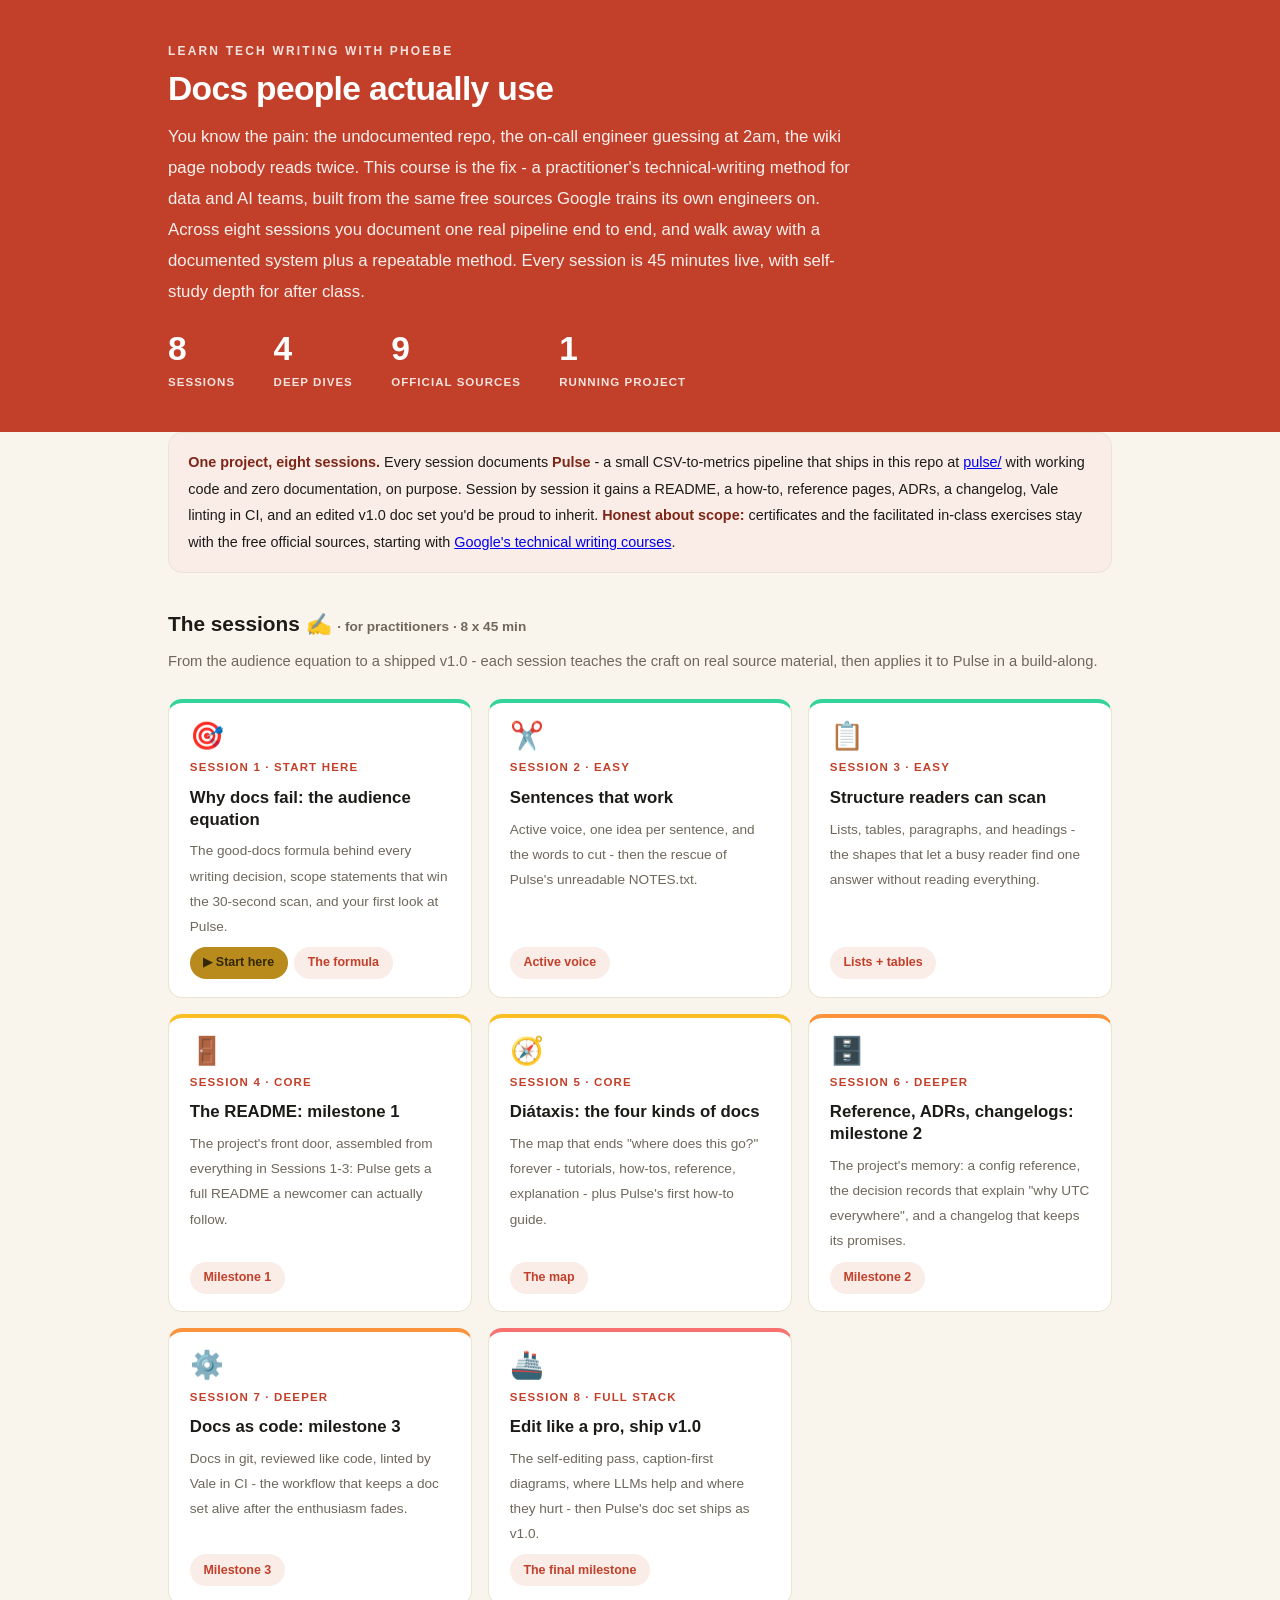
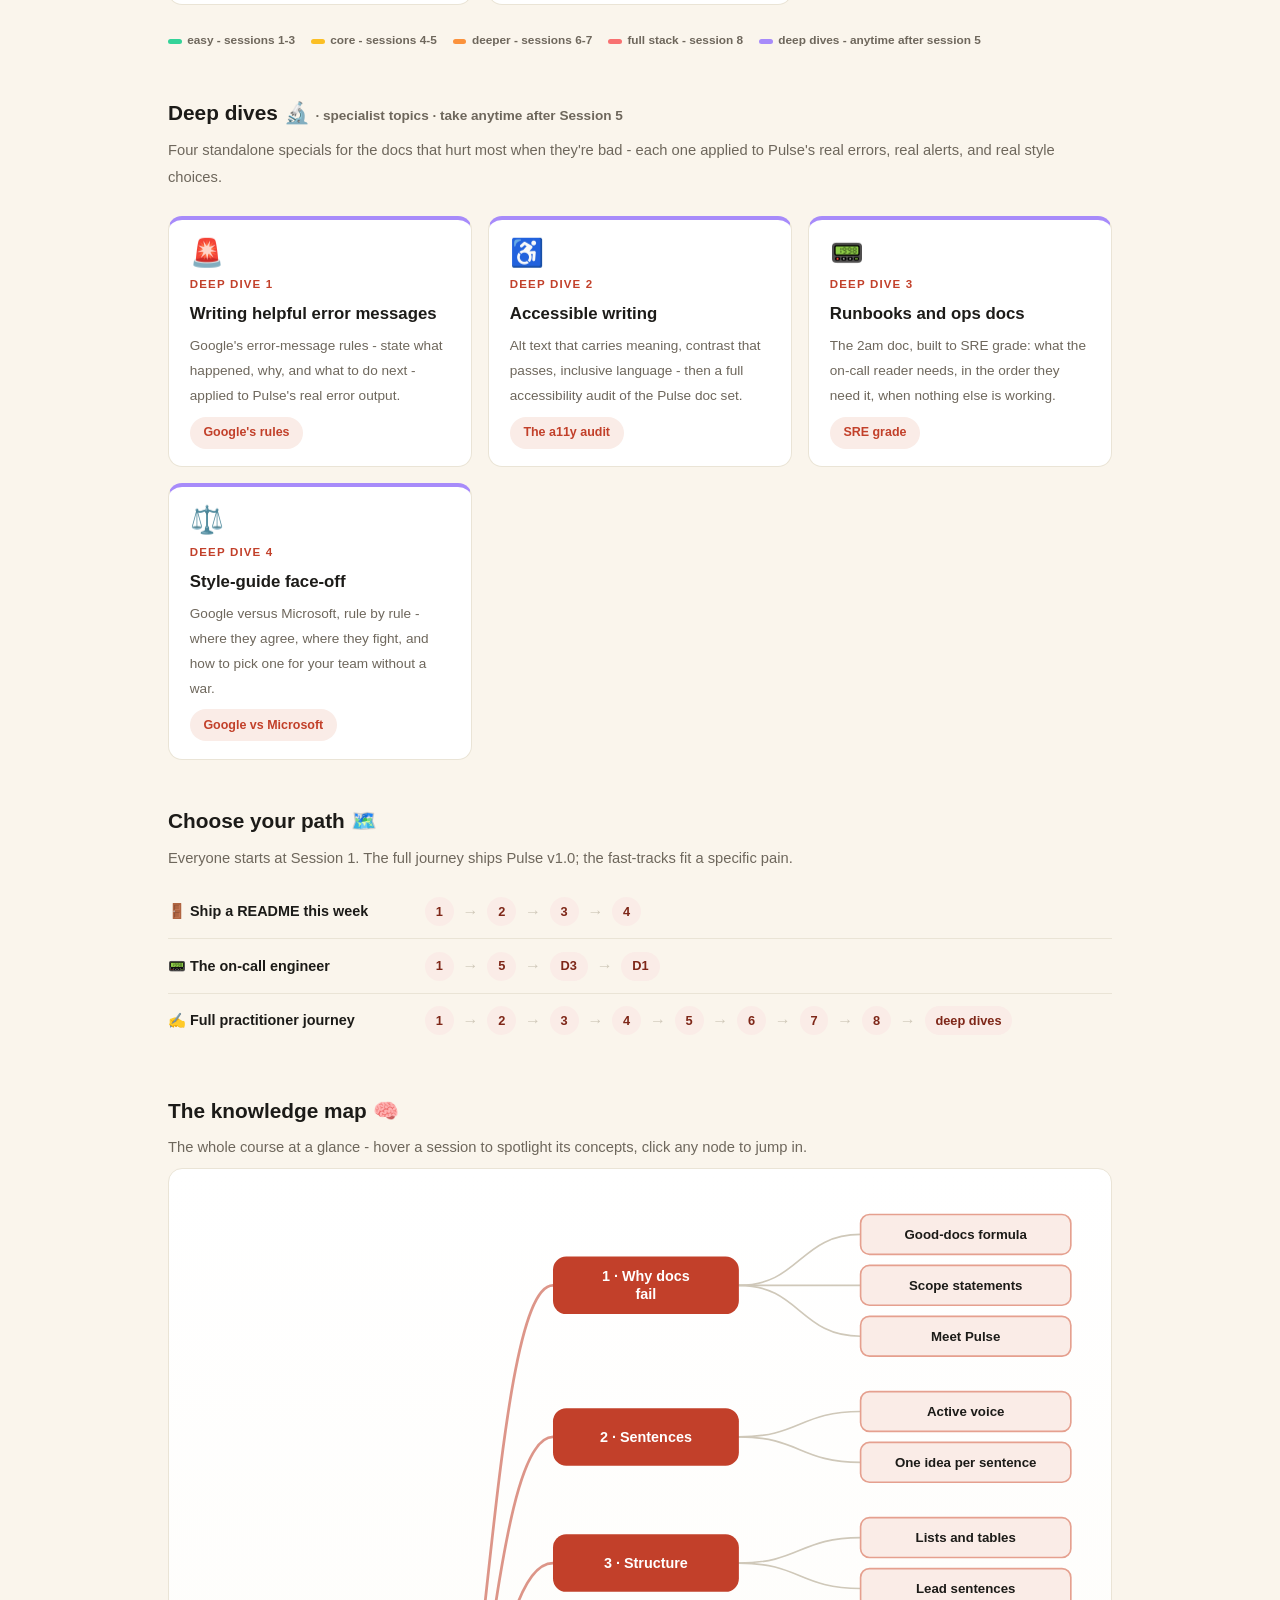
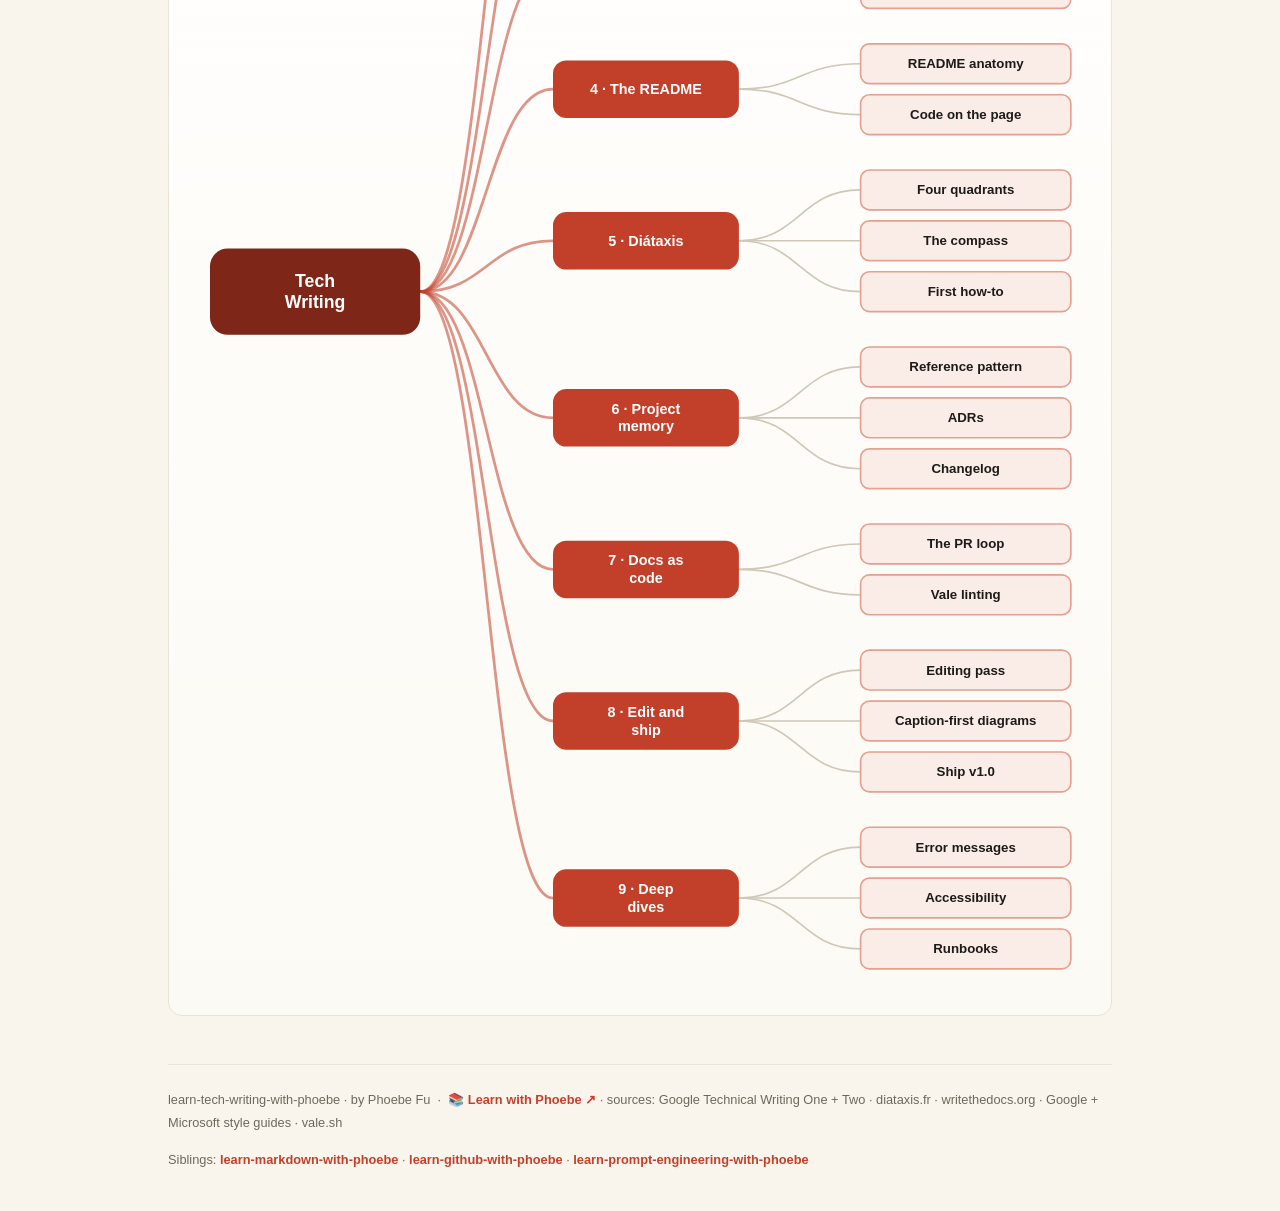
==== index.html @ 9e73abfb "Add Learn with Phoebe hub backlink to footers" ====
<!DOCTYPE html>
<html lang="en">
<head>
<meta charset="UTF-8">
<meta name="viewport" content="width=device-width, initial-scale=1.0">
<title>learn tech writing with phoebe - docs people actually use</title>
<link rel="stylesheet" href="assets/style.css?v=1">
<style>
  .stats-row { display: flex; gap: 2.4rem; margin-top: 1.5rem; flex-wrap: wrap; }
  .stat b { display: block; font-size: 2.1rem; font-weight: 800; line-height: 1.05; font-variant-numeric: tabular-nums; }
  .stat span { font-size: .72rem; opacity: .85; text-transform: uppercase; letter-spacing: .09em; font-weight: 600; }

  .course-grid { display: grid; grid-template-columns: repeat(auto-fit, minmax(17rem, 1fr)); gap: 1rem; margin-top: 1.5rem; }
  .course-card {
    border: 1px solid var(--hairline);
    border-top: 4px solid var(--diff, #C2402A);
    border-radius: var(--radius);
    padding: 1.2rem 1.3rem 1.1rem;
    display: flex;
    flex-direction: column;
    gap: .5rem;
    text-decoration: none;
    color: var(--ink);
    background: #fff;
    transition: box-shadow .15s ease, border-color .15s ease, transform .15s ease;
    position: relative;
  }
  .course-card:hover { border-color: #D4664E; border-top-color: var(--diff, #C2402A); box-shadow: 0 8px 28px rgba(194,64,42,.14); transform: translateY(-3px); }
  .course-card .cicon { font-size: 1.7rem; line-height: 1; }
  .course-card .cnum { font-size: .72rem; font-weight: 700; color: #C2402A; text-transform: uppercase; letter-spacing: .1em; }
  .course-card h3 { font-size: 1.05rem; font-weight: 800; line-height: 1.3; }
  .course-card p { font-size: .85rem; color: var(--muted); flex: 1; }
  .course-card .meta { display: flex; gap: .4rem; flex-wrap: wrap; }

  .diff-legend { display: flex; gap: 1rem; margin-top: 1.6rem; font-size: .74rem; color: var(--muted); font-weight: 600; flex-wrap: wrap; }
  .diff-legend i { display: inline-block; width: .85rem; height: .35rem; border-radius: 999px; margin-right: .35rem; vertical-align: middle; }

  .paths { margin-top: 2.6rem; }
  .paths h2 { font-size: 1.3rem; font-weight: 800; margin-bottom: .3rem; }
  .paths .plede { color: var(--muted); font-size: .92rem; margin-bottom: .8rem; }
  .path { display: flex; gap: .55rem; align-items: center; padding: .75rem 0; border-bottom: .5px solid var(--hairline); flex-wrap: wrap; }
  .path:last-child { border-bottom: none; }
  .path b { min-width: 15.5rem; font-size: .9rem; }
  .path .pstep { background: #FAECE7; color: #7E2718; border-radius: 999px; padding: .16rem .68rem; font-weight: 700; font-size: .8rem; text-decoration: none; transition: all .12s ease; }
  .path .pstep:hover { background: #C2402A; color: #fff; }
  .path .parr { color: var(--faint); font-weight: 700; }

  .mm-section { margin-top: 1.6rem; }
  .mm-section h2 { font-size: 1.3rem; font-weight: 800; margin-bottom: .2rem; }
  .mm-section .mm-lede { color: var(--muted); font-size: .92rem; margin-bottom: .4rem; }
  .mm-wrap { border: 1px solid var(--hairline); border-radius: var(--radius); background: linear-gradient(180deg,#fff, #FCFAF4); padding: .6rem; overflow-x: auto; }
  .mm-svg { width: 100%; height: auto; display: block; max-width: 60rem; margin: 0 auto; min-width: 34rem; }
  .mm-link { cursor: pointer; text-decoration: none; }
  .mm-node rect { transition: opacity .15s ease, filter .15s ease; }
  .mm-node text { pointer-events: none; }
  .mm-link:hover .mm-node rect { filter: brightness(1.06); }
  .mm-edge { transition: opacity .15s ease; }

  .noteband { margin-top: 2.4rem; background: #FAECE7; border: 1px solid var(--hairline); border-radius: var(--radius); padding: 1rem 1.2rem; font-size: .9rem; color: var(--ink); }
  .noteband b { color: #7E2718; }
</style>
</head>
<body>

<header class="masthead">
  <div class="wrap">
    <div class="eyebrow">Learn Tech Writing with Phoebe</div>
    <h1>Docs people <span class="accent">actually use</span></h1>
    <p class="sub">You know the pain: the undocumented repo, the on-call engineer guessing at 2am, the wiki page nobody reads twice. This course is the fix - a practitioner's technical-writing method for data and AI teams, built from the same free sources Google trains its own engineers on. Across eight sessions you document one real pipeline end to end, and walk away with a documented system plus a repeatable method. Every session is 45 minutes live, with self-study depth for after class.</p>
    <div class="stats-row">
      <div class="stat"><b data-count="8">8</b><span>sessions</span></div>
      <div class="stat"><b data-count="4">4</b><span>deep dives</span></div>
      <div class="stat"><b data-count="9">9</b><span>official sources</span></div>
      <div class="stat"><b data-count="1">1</b><span>running project</span></div>
    </div>
  </div>
</header>

<main class="wrap">

  <section class="section">
    <div class="noteband" style="margin-top:0">
      <b>One project, eight sessions.</b> Every session documents <b>Pulse</b> - a small CSV-to-metrics pipeline that ships in this repo at <a href="https://github.com/phoebefu6/learn-tech-writing-with-phoebe/tree/main/pulse">pulse/</a> with working code and zero documentation, on purpose. Session by session it gains a README, a how-to, reference pages, ADRs, a changelog, Vale linting in CI, and an edited v1.0 doc set you'd be proud to inherit. <b>Honest about scope:</b> certificates and the facilitated in-class exercises stay with the free official sources, starting with <a href="https://developers.google.com/tech-writing">Google's technical writing courses</a>.
    </div>

    <div class="paths" style="margin-top:2rem">
      <h2>The sessions ✍️ <span style="font-size:.85rem;font-weight:600;color:var(--muted)">· for practitioners · 8 x 45 min</span></h2>
      <p class="plede">From the audience equation to a shipped v1.0 - each session teaches the craft on real source material, then applies it to Pulse in a build-along.</p>
    </div>
    <div class="course-grid">
      <a class="course-card" href="courses/01-why-docs-fail.html" style="--diff:#34D399">
        <span class="cicon">🎯</span>
        <span class="cnum">Session 1 · start here</span>
        <h3>Why docs fail: the audience equation</h3>
        <p>The good-docs formula behind every writing decision, scope statements that win the 30-second scan, and your first look at Pulse.</p>
        <span class="meta"><span class="pill amber">▶ Start here</span><span class="pill light">The formula</span></span>
      </a>
      <a class="course-card" href="courses/02-sentences-that-work.html" style="--diff:#34D399">
        <span class="cicon">✂️</span>
        <span class="cnum">Session 2 · easy</span>
        <h3>Sentences that work</h3>
        <p>Active voice, one idea per sentence, and the words to cut - then the rescue of Pulse's unreadable NOTES.txt.</p>
        <span class="meta"><span class="pill light">Active voice</span></span>
      </a>
      <a class="course-card" href="courses/03-structure-readers-scan.html" style="--diff:#34D399">
        <span class="cicon">📋</span>
        <span class="cnum">Session 3 · easy</span>
        <h3>Structure readers can scan</h3>
        <p>Lists, tables, paragraphs, and headings - the shapes that let a busy reader find one answer without reading everything.</p>
        <span class="meta"><span class="pill light">Lists + tables</span></span>
      </a>
      <a class="course-card" href="courses/04-the-readme.html" style="--diff:#FBBF24">
        <span class="cicon">🚪</span>
        <span class="cnum">Session 4 · core</span>
        <h3>The README: milestone 1</h3>
        <p>The project's front door, assembled from everything in Sessions 1-3: Pulse gets a full README a newcomer can actually follow.</p>
        <span class="meta"><span class="pill light">Milestone 1</span></span>
      </a>
      <a class="course-card" href="courses/05-diataxis.html" style="--diff:#FBBF24">
        <span class="cicon">🧭</span>
        <span class="cnum">Session 5 · core</span>
        <h3>Diátaxis: the four kinds of docs</h3>
        <p>The map that ends "where does this go?" forever - tutorials, how-tos, reference, explanation - plus Pulse's first how-to guide.</p>
        <span class="meta"><span class="pill light">The map</span></span>
      </a>
      <a class="course-card" href="courses/06-reference-adrs-changelogs.html" style="--diff:#FB923C">
        <span class="cicon">🗄️</span>
        <span class="cnum">Session 6 · deeper</span>
        <h3>Reference, ADRs, changelogs: milestone 2</h3>
        <p>The project's memory: a config reference, the decision records that explain "why UTC everywhere", and a changelog that keeps its promises.</p>
        <span class="meta"><span class="pill light">Milestone 2</span></span>
      </a>
      <a class="course-card" href="courses/07-docs-as-code.html" style="--diff:#FB923C">
        <span class="cicon">⚙️</span>
        <span class="cnum">Session 7 · deeper</span>
        <h3>Docs as code: milestone 3</h3>
        <p>Docs in git, reviewed like code, linted by Vale in CI - the workflow that keeps a doc set alive after the enthusiasm fades.</p>
        <span class="meta"><span class="pill light">Milestone 3</span></span>
      </a>
      <a class="course-card" href="courses/08-edit-and-ship.html" style="--diff:#F87171">
        <span class="cicon">🚢</span>
        <span class="cnum">Session 8 · full stack</span>
        <h3>Edit like a pro, ship v1.0</h3>
        <p>The self-editing pass, caption-first diagrams, where LLMs help and where they hurt - then Pulse's doc set ships as v1.0.</p>
        <span class="meta"><span class="pill light">The final milestone</span></span>
      </a>
    </div>
    <div class="diff-legend">
      <span><i style="background:#34D399"></i>easy - sessions 1-3</span>
      <span><i style="background:#FBBF24"></i>core - sessions 4-5</span>
      <span><i style="background:#FB923C"></i>deeper - sessions 6-7</span>
      <span><i style="background:#F87171"></i>full stack - session 8</span>
      <span><i style="background:#A78BFA"></i>deep dives - anytime after session 5</span>
    </div>

    <div class="paths">
      <h2>Deep dives 🔬 <span style="font-size:.85rem;font-weight:600;color:var(--muted)">· specialist topics · take anytime after Session 5</span></h2>
      <p class="plede">Four standalone specials for the docs that hurt most when they're bad - each one applied to Pulse's real errors, real alerts, and real style choices.</p>
    </div>
    <div class="course-grid">
      <a class="course-card" href="courses/91-error-messages.html" style="--diff:#A78BFA">
        <span class="cicon">🚨</span>
        <span class="cnum">Deep dive 1</span>
        <h3>Writing helpful error messages</h3>
        <p>Google's error-message rules - state what happened, why, and what to do next - applied to Pulse's real error output.</p>
        <span class="meta"><span class="pill light">Google's rules</span></span>
      </a>
      <a class="course-card" href="courses/92-accessible-writing.html" style="--diff:#A78BFA">
        <span class="cicon">♿</span>
        <span class="cnum">Deep dive 2</span>
        <h3>Accessible writing</h3>
        <p>Alt text that carries meaning, contrast that passes, inclusive language - then a full accessibility audit of the Pulse doc set.</p>
        <span class="meta"><span class="pill light">The a11y audit</span></span>
      </a>
      <a class="course-card" href="courses/93-runbooks.html" style="--diff:#A78BFA">
        <span class="cicon">📟</span>
        <span class="cnum">Deep dive 3</span>
        <h3>Runbooks and ops docs</h3>
        <p>The 2am doc, built to SRE grade: what the on-call reader needs, in the order they need it, when nothing else is working.</p>
        <span class="meta"><span class="pill light">SRE grade</span></span>
      </a>
      <a class="course-card" href="courses/94-style-guide-face-off.html" style="--diff:#A78BFA">
        <span class="cicon">⚖️</span>
        <span class="cnum">Deep dive 4</span>
        <h3>Style-guide face-off</h3>
        <p>Google versus Microsoft, rule by rule - where they agree, where they fight, and how to pick one for your team without a war.</p>
        <span class="meta"><span class="pill light">Google vs Microsoft</span></span>
      </a>
    </div>

    <div class="paths">
      <h2>Choose your path 🗺️</h2>
      <p class="plede">Everyone starts at Session 1. The full journey ships Pulse v1.0; the fast-tracks fit a specific pain.</p>
      <div class="path"><b>🚪 Ship a README this week</b>
        <a class="pstep" href="courses/01-why-docs-fail.html">1</a><span class="parr">→</span>
        <a class="pstep" href="courses/02-sentences-that-work.html">2</a><span class="parr">→</span>
        <a class="pstep" href="courses/03-structure-readers-scan.html">3</a><span class="parr">→</span>
        <a class="pstep" href="courses/04-the-readme.html">4</a>
      </div>
      <div class="path"><b>📟 The on-call engineer</b>
        <a class="pstep" href="courses/01-why-docs-fail.html">1</a><span class="parr">→</span>
        <a class="pstep" href="courses/05-diataxis.html">5</a><span class="parr">→</span>
        <a class="pstep" href="courses/93-runbooks.html">D3</a><span class="parr">→</span>
        <a class="pstep" href="courses/91-error-messages.html">D1</a>
      </div>
      <div class="path"><b>✍️ Full practitioner journey</b>
        <a class="pstep" href="courses/01-why-docs-fail.html">1</a><span class="parr">→</span>
        <a class="pstep" href="courses/02-sentences-that-work.html">2</a><span class="parr">→</span>
        <a class="pstep" href="courses/03-structure-readers-scan.html">3</a><span class="parr">→</span>
        <a class="pstep" href="courses/04-the-readme.html">4</a><span class="parr">→</span>
        <a class="pstep" href="courses/05-diataxis.html">5</a><span class="parr">→</span>
        <a class="pstep" href="courses/06-reference-adrs-changelogs.html">6</a><span class="parr">→</span>
        <a class="pstep" href="courses/07-docs-as-code.html">7</a><span class="parr">→</span>
        <a class="pstep" href="courses/08-edit-and-ship.html">8</a><span class="parr">→</span>
        <a class="pstep" href="courses/91-error-messages.html">deep dives</a>
      </div>
    </div>
  </section>

  <section class="section mm-section">
    <h2>The knowledge map 🧠</h2>
    <p class="mm-lede">The whole course at a glance - hover a session to spotlight its concepts, click any node to jump in.</p>
    <div class="mm-wrap"><div id="mindmap"></div></div>
  </section>

  <footer class="pagefoot">
    <span>learn-tech-writing-with-phoebe · by Phoebe Fu &nbsp;·&nbsp; 📚 <a href="https://phoebefu6.github.io/learn-with-phoebe/">Learn with Phoebe ↗</a> · sources: Google Technical Writing One + Two · diataxis.fr · writethedocs.org · Google + Microsoft style guides · vale.sh</span>
    <span>Siblings: <a href="https://phoebefu6.github.io/learn-markdown-with-phoebe/">learn-markdown-with-phoebe</a> · <a href="https://phoebefu6.github.io/learn-github-with-phoebe/">learn-github-with-phoebe</a> · <a href="https://phoebefu6.github.io/learn-prompt-engineering-with-phoebe/">learn-prompt-engineering-with-phoebe</a></span>
  </footer>
</main>

<script>
window.MINDMAP_DATA = {
  title: "Tech\nWriting",
  centerColor: "#7E2718",
  sessions: [
    { label: "Why docs\nfail", href: "courses/01-why-docs-fail.html", color: "#34D399",
      concepts: [
        { label: "Good-docs formula", href: "courses/01-why-docs-fail.html" },
        { label: "Scope statements", href: "courses/01-why-docs-fail.html" },
        { label: "Meet Pulse", href: "courses/01-why-docs-fail.html" } ] },
    { label: "Sentences", href: "courses/02-sentences-that-work.html", color: "#34D399",
      concepts: [
        { label: "Active voice", href: "courses/02-sentences-that-work.html" },
        { label: "One idea per sentence", href: "courses/02-sentences-that-work.html" } ] },
    { label: "Structure", href: "courses/03-structure-readers-scan.html", color: "#34D399",
      concepts: [
        { label: "Lists and tables", href: "courses/03-structure-readers-scan.html" },
        { label: "Lead sentences", href: "courses/03-structure-readers-scan.html" } ] },
    { label: "The README", href: "courses/04-the-readme.html", color: "#FBBF24",
      concepts: [
        { label: "README anatomy", href: "courses/04-the-readme.html" },
        { label: "Code on the page", href: "courses/04-the-readme.html" } ] },
    { label: "Diátaxis", href: "courses/05-diataxis.html", color: "#FBBF24",
      concepts: [
        { label: "Four quadrants", href: "courses/05-diataxis.html" },
        { label: "The compass", href: "courses/05-diataxis.html" },
        { label: "First how-to", href: "courses/05-diataxis.html" } ] },
    { label: "Project\nmemory", href: "courses/06-reference-adrs-changelogs.html", color: "#FB923C",
      concepts: [
        { label: "Reference pattern", href: "courses/06-reference-adrs-changelogs.html" },
        { label: "ADRs", href: "courses/06-reference-adrs-changelogs.html" },
        { label: "Changelog", href: "courses/06-reference-adrs-changelogs.html" } ] },
    { label: "Docs as\ncode", href: "courses/07-docs-as-code.html", color: "#FB923C",
      concepts: [
        { label: "The PR loop", href: "courses/07-docs-as-code.html" },
        { label: "Vale linting", href: "courses/07-docs-as-code.html" } ] },
    { label: "Edit and\nship", href: "courses/08-edit-and-ship.html", color: "#F87171",
      concepts: [
        { label: "Editing pass", href: "courses/08-edit-and-ship.html" },
        { label: "Caption-first diagrams", href: "courses/08-edit-and-ship.html" },
        { label: "Ship v1.0", href: "courses/08-edit-and-ship.html" } ] },
    { label: "Deep\ndives", href: "courses/91-error-messages.html", color: "#A78BFA",
      concepts: [
        { label: "Error messages", href: "courses/91-error-messages.html" },
        { label: "Accessibility", href: "courses/92-accessible-writing.html" },
        { label: "Runbooks", href: "courses/93-runbooks.html" } ] }
  ]
};
</script>
<script src="assets/mindmap.js?v=1"></script>
<script src="assets/app.js?v=1"></script>
</body>
</html>
---- assets/style.css ----
/* learn-tech-writing-with-phoebe - editorial bold design system
   Accent: indigo #C2402A · Ink: #1C1B18 · Flagship: amber #B98A1C */

:root {
  --indigo: #C2402A;
  --indigo-deep: #7E2718;
  --indigo-mid: #D4664E;
  --indigo-soft: #E5A08F;
  --indigo-50: #FAECE7;
  --ink: #1C1B18;
  --muted: #6E675C;
  --faint: #CFC8B9;
  --hairline: #EAE4D6;
  --amber: #B98A1C;
  --amber-ink: #33270A;
  --amber-50: #FAF3DC;
  --paper: #FAF5EC;
  --code-bg: #171613;
  --code-ink: #EDE8DA;
  --radius: 14px;
}

* { margin: 0; padding: 0; box-sizing: border-box; }

html { font-size: 16px; scroll-behavior: smooth; }
html.zoom-125 { font-size: 20px; }
html.zoom-150 { font-size: 24px; }

body {
  font-family: "Inter", -apple-system, BlinkMacSystemFont, "Segoe UI", Roboto, sans-serif;
  background: var(--paper);
  color: var(--ink);
  line-height: 1.85;
  font-feature-settings: "tnum";
}

.wrap { max-width: 62rem; margin: 0 auto; padding: 0 1.5rem; }

/* ---------- header band ---------- */
.masthead {
  background: var(--indigo);
  color: #fff;
  padding: 2.5rem 0 2.25rem;
}
.masthead .eyebrow {
  font-size: .75rem;
  letter-spacing: .18em;
  text-transform: uppercase;
  opacity: .85;
  font-weight: 600;
}
.masthead h1 {
  font-size: 2.1rem;
  line-height: 1.15;
  font-weight: 800;
  margin: .5rem 0 .75rem;
  letter-spacing: -.02em;
}
.masthead h1 .accent { color: inherit; }
.masthead .sub { font-size: 1.05rem; opacity: .92; max-width: 44rem; }

.chip-row { display: flex; flex-wrap: wrap; gap: .5rem; margin-top: 1.1rem; }
.chip {
  display: inline-flex;
  align-items: center;
  gap: .35rem;
  border-radius: 999px;
  padding: .25rem .8rem;
  font-size: .78rem;
  font-weight: 600;
  white-space: nowrap;
}
.chip.level { background: #fff; color: var(--indigo); }
.chip.audience { background: rgba(255,255,255,.16); color: #fff; border: 1px solid rgba(255,255,255,.35); }
.chip.time { background: var(--ink); color: #fff; font-variant-numeric: tabular-nums; }

/* ---------- agenda bar ---------- */
.agenda {
  display: flex;
  border-radius: 999px;
  overflow: hidden;
  margin: 1.4rem 0 0;
  font-size: .72rem;
  font-weight: 600;
  text-align: center;
  color: #fff;
}
.agenda span { padding: .45rem .3rem; white-space: nowrap; overflow: hidden; text-overflow: ellipsis; }
.agenda .a1 { background: var(--indigo-deep); }
.agenda .a2 { background: var(--indigo-mid); }
.agenda .a3 { background: var(--amber); color: var(--amber-ink); }
.agenda .a4 { background: var(--indigo-soft); }

/* ---------- toolbar ---------- */
.toolbar {
  position: sticky;
  top: 0;
  z-index: 40;
  background: rgba(255,255,255,.94);
  backdrop-filter: blur(6px);
  border-bottom: 1px solid var(--hairline);
  padding: .55rem 0;
}
.toolbar .wrap { display: flex; align-items: center; gap: .6rem; }
.toolbar .crumb { font-size: .8rem; color: var(--muted); font-weight: 600; margin-right: auto; }
.toolbar .crumb a { color: var(--indigo); text-decoration: none; }
.btn {
  border: 1px solid var(--hairline);
  background: #fff;
  color: var(--ink);
  border-radius: 999px;
  padding: .35rem .9rem;
  font-size: .78rem;
  font-weight: 600;
  cursor: pointer;
  font-family: inherit;
  transition: all .15s ease;
}
.btn:hover { border-color: var(--indigo); color: var(--indigo); }
.btn.primary { background: var(--indigo); border-color: var(--indigo); color: #fff; }
.btn.primary:hover { background: var(--indigo-deep); }

/* ---------- sections ---------- */
main { padding: 2.5rem 0 4rem; }

.section { margin-bottom: 2.8rem; }
.section-kicker { margin-bottom: 1rem; }
.section-kicker .klabel {
  display: block;
  font-size: .72rem;
  text-transform: uppercase;
  letter-spacing: .1em;
  color: var(--indigo);
  font-weight: 700;
  margin-bottom: .35rem;
}
.section-kicker h2 {
  font-size: 1.45rem;
  font-weight: 800;
  letter-spacing: -.01em;
  display: flex;
  align-items: center;
  gap: .7rem;
  flex-wrap: wrap;
}
.section-kicker .tag {
  border-radius: 999px;
  padding: .18rem .7rem;
  font-size: .7rem;
  font-weight: 700;
  text-transform: uppercase;
  letter-spacing: .08em;
}
.tag.concept { background: var(--indigo-50); color: var(--indigo); }
.tag.demo { background: var(--amber-50); color: var(--amber-ink); }
.tag.exercise { background: var(--ink); color: #fff; }

.lede { color: var(--muted); max-width: 46rem; margin-bottom: 1.4rem; line-height: 1.8; }

/* live vs self-study markers on cards */
.mode {
  font-size: .64rem;
  font-weight: 700;
  text-transform: uppercase;
  letter-spacing: .07em;
  padding: .14rem .6rem;
  border-radius: 999px;
  flex: none;
}
.mode.live { background: var(--indigo); color: #fff; }
.mode.self { background: #fff; color: var(--muted); border: 1px solid var(--hairline); }

/* ---------- accordions ---------- */
details.card {
  border: 1px solid var(--hairline);
  border-radius: var(--radius);
  margin-bottom: .8rem;
  overflow: hidden;
  background: #fff;
}
details.card[open] { border-color: var(--indigo-soft); box-shadow: 0 8px 28px rgba(194,64,42,.08); }
details.card summary {
  list-style: none;
  cursor: pointer;
  padding: 1rem 1.25rem;
  display: flex;
  align-items: center;
  gap: .75rem;
  font-weight: 700;
  font-size: 1.02rem;
  user-select: none;
}
details.card summary::-webkit-details-marker { display: none; }
details.card summary .dot {
  width: .6rem; height: .6rem;
  border-radius: 999px;
  background: var(--indigo);
  flex: none;
}
details.card summary .mini { margin-left: auto; font-size: .72rem; color: var(--muted); font-weight: 600; white-space: nowrap; }
details.card summary .caret { transition: transform .2s ease; color: var(--indigo); font-size: .8rem; }
details.card[open] summary .caret { transform: rotate(90deg); }
details.card .body { padding: 0 1.25rem 1.4rem; border-top: 1px solid var(--hairline); padding-top: 1.15rem; }
details.card .body p { margin-bottom: 1.05rem; max-width: 48rem; }
details.card .body p:last-child { margin-bottom: 0; }
details.card .body ul, details.card .body ol { margin: 0 0 1.1rem 1.2rem; max-width: 47rem; }
details.card .body li { margin-bottom: .65rem; }
details.card .body h4 { font-size: .95rem; font-weight: 700; margin: 1.1rem 0 .45rem; }
details.card .body h4:first-child { margin-top: 0; }

/* ---------- pills & legends ---------- */
.legend { display: flex; flex-wrap: wrap; gap: .5rem; margin: 0 0 1.2rem; }
.pill {
  display: inline-flex;
  align-items: center;
  gap: .4rem;
  border-radius: 999px;
  padding: .28rem .85rem;
  font-size: .78rem;
  font-weight: 600;
}
.pill.solid { background: var(--indigo); color: #fff; }
.pill.light { background: var(--indigo-50); color: var(--indigo); }
.pill.inkpill { background: var(--ink); color: #fff; }
.pill.amber, .pill.peach { background: var(--amber); color: var(--amber-ink); }
.pill.bare { color: var(--faint); }

/* ---------- 4D grid ---------- */
.grid-2 { display: grid; grid-template-columns: repeat(auto-fit, minmax(15rem, 1fr)); gap: .8rem; margin: .5rem 0 1rem; }
.d-card {
  border: 1px solid var(--hairline);
  border-left: 4px solid var(--indigo);
  border-radius: 10px;
  padding: 1rem 1.1rem;
}
.d-card h4 { font-size: .95rem; margin-bottom: .3rem; }
.d-card h4 .lead-letter { color: var(--indigo); }
.d-card p { font-size: .86rem; color: var(--muted); margin: 0; }

/* ---------- tables ---------- */
table.clean { width: 100%; border-collapse: collapse; font-size: .9rem; margin: .4rem 0 1rem; }
table.clean th {
  text-align: left;
  font-size: .72rem;
  text-transform: uppercase;
  letter-spacing: .08em;
  color: var(--muted);
  padding: .5rem .6rem;
  border-bottom: 2px solid var(--ink);
}
table.clean td { padding: .7rem .6rem; border-bottom: .5px solid var(--hairline); vertical-align: top; line-height: 1.7; }
table.clean td:first-child { font-weight: 600; }

/* ---------- prompt boxes ---------- */
.prompt-box {
  position: relative;
  background: var(--code-bg);
  color: var(--code-ink);
  border-radius: var(--radius);
  padding: 1.1rem 1.2rem;
  margin: 1rem 0 1.2rem;
  font-family: "SF Mono", ui-monospace, Menlo, Consolas, monospace;
  font-size: .84rem;
  line-height: 1.65;
  white-space: pre-wrap;
  word-break: break-word;
}
.prompt-box .label {
  position: absolute;
  top: -0.7rem;
  left: 1rem;
  background: var(--indigo);
  color: #fff;
  font-family: "Inter", -apple-system, sans-serif;
  font-size: .68rem;
  font-weight: 700;
  letter-spacing: .06em;
  text-transform: uppercase;
  border-radius: 999px;
  padding: .15rem .7rem;
}
.prompt-box.bad .label { background: var(--faint); color: var(--ink); }
.prompt-box.good .label { background: var(--amber); color: var(--amber-ink); }
.copy-btn {
  position: absolute;
  top: .7rem;
  right: .7rem;
  background: rgba(255,255,255,.1);
  border: 1px solid rgba(255,255,255,.25);
  color: #fff;
  border-radius: 999px;
  padding: .25rem .8rem;
  font-size: .72rem;
  font-weight: 600;
  cursor: pointer;
  font-family: "Inter", -apple-system, sans-serif;
  transition: background .15s ease;
}
.copy-btn:hover { background: rgba(255,255,255,.22); }
.copy-btn.copied { background: var(--amber); border-color: var(--amber); color: var(--amber-ink); }

/* ---------- demo steps ---------- */
.steps { counter-reset: step; margin: .6rem 0 1rem; }
.step {
  display: flex;
  gap: .9rem;
  padding: .85rem 0;
  border-bottom: .5px solid var(--hairline);
}
.step:last-child { border-bottom: none; }
.step::before {
  counter-increment: step;
  content: counter(step);
  flex: none;
  width: 1.7rem; height: 1.7rem;
  border-radius: 999px;
  background: var(--indigo-50);
  color: var(--indigo);
  font-weight: 700;
  font-size: .85rem;
  display: inline-flex;
  align-items: center;
  justify-content: center;
  margin-top: .1rem;
}
.step p { margin: 0; }

/* ---------- callouts ---------- */
.callout {
  border-radius: var(--radius);
  padding: 1rem 1.2rem;
  margin: 1rem 0;
  font-size: .92rem;
}
.callout.tip { background: var(--indigo-50); border-left: 4px solid var(--indigo); }
.callout.win { background: var(--amber-50); border-left: 4px solid var(--amber); }
.callout strong:first-child { display: block; margin-bottom: .2rem; }

.callout.example {
  background: #FFFFFF;
  border: 1px solid var(--hairline);
  border-left: 4px solid var(--amber);
  font-size: .9rem;
}
.callout.example .ex-pill {
  display: inline-block;
  background: var(--amber);
  color: var(--amber-ink);
  border-radius: 999px;
  padding: .15rem .7rem;
  font-size: .68rem;
  font-weight: 700;
  text-transform: uppercase;
  letter-spacing: .06em;
  margin-bottom: .5rem;
}
.callout.example p { margin: 0 0 .75rem; max-width: 47rem; }
.callout.example p:last-child { margin-bottom: 0; }
.callout.example ul { margin: 0 0 0 1.1rem; max-width: 46rem; }
.callout.example li { margin-bottom: .6rem; }
.callout.example li:last-child { margin-bottom: 0; }

/* ---------- zoomable figures ---------- */
figure.zoomable {
  border: 1px solid var(--hairline);
  border-radius: var(--radius);
  padding: 1.2rem;
  margin: 1rem 0 1.4rem;
  cursor: zoom-in;
  transition: box-shadow .15s ease;
  background: #fff;
}
figure.zoomable:hover { box-shadow: 0 8px 28px rgba(194,64,42,.12); }
figure.zoomable svg, figure.zoomable img { width: 100%; height: auto; display: block; }
figure.zoomable figcaption {
  margin-top: .6rem;
  font-size: .76rem;
  color: var(--muted);
  font-weight: 600;
  display: flex;
  align-items: center;
  gap: .4rem;
}

.lightbox {
  position: fixed;
  inset: 0;
  z-index: 100;
  background: rgba(28,27,24,.9);
  display: none;
  align-items: center;
  justify-content: center;
  padding: 3vh 3vw;
  cursor: zoom-out;
}
.lightbox.open { display: flex; }
.lightbox .inner {
  background: #fff;
  border-radius: var(--radius);
  padding: 2rem;
  max-width: 94vw;
  max-height: 92vh;
  overflow: auto;
}
.lightbox .inner svg, .lightbox .inner img { width: min(88vw, 70rem); height: auto; }
.lightbox .close-hint {
  position: fixed;
  top: 1rem; right: 1.4rem;
  color: #fff;
  font-size: .8rem;
  font-weight: 600;
  opacity: .8;
}

/* ---------- courses covered ---------- */
.covered { border: 1px solid var(--hairline); border-radius: var(--radius); overflow: hidden; }
.covered-row {
  display: flex;
  align-items: baseline;
  gap: .8rem;
  padding: .75rem 1.1rem;
  border-bottom: .5px solid var(--hairline);
  font-size: .9rem;
}
.covered-row:last-child { border-bottom: none; }
.covered-row .status { flex: none; }
.covered-row .name { font-weight: 600; }
.covered-row .note { margin-left: auto; color: var(--muted); font-size: .78rem; text-align: right; }

/* ---------- cheat sheet footer ---------- */
.cheat {
  background: var(--ink);
  color: #fff;
  border-radius: var(--radius);
  padding: 1.6rem 1.6rem 1.3rem;
  margin-top: 3rem;
}
.cheat h3 { font-size: 1.1rem; margin-bottom: 1rem; }
.cheat h3 span { color: var(--indigo-soft); }
.cheat .grid-2 { gap: 1rem; }
.cheat .cheat-item { border-left: 3px solid var(--indigo-mid); padding-left: .8rem; }
.cheat .cheat-item b { display: block; font-size: .85rem; color: var(--indigo-soft); }
.cheat .cheat-item span { font-size: .82rem; opacity: .85; }

footer.pagefoot {
  border-top: 1px solid var(--hairline);
  margin-top: 3rem;
  padding: 1.4rem 0 2.5rem;
  font-size: .8rem;
  color: var(--muted);
  display: flex;
  justify-content: space-between;
  flex-wrap: wrap;
  gap: .8rem;
}
footer.pagefoot a { color: var(--indigo); text-decoration: none; font-weight: 600; }

/* ---------- wayfinding: reading progress + section dots + part numbers ---------- */

#progress-bar {
  position: fixed;
  top: 0; left: 0;
  height: 3px;
  width: 0;
  background: linear-gradient(90deg, var(--indigo), var(--amber));
  z-index: 90;
}

.pagenav {
  position: fixed;
  right: 1.1rem;
  top: 50%;
  transform: translateY(-50%);
  z-index: 50;
  display: flex;
  flex-direction: column;
  gap: .55rem;
}
.pagenav a {
  width: .68rem; height: .68rem;
  border-radius: 999px;
  background: #fff;
  border: 2px solid var(--faint);
  display: block;
  position: relative;
  transition: all .15s ease;
}
.pagenav a:hover { border-color: var(--indigo); transform: scale(1.3); }
.pagenav a.active { background: var(--indigo); border-color: var(--indigo); }
.pagenav a .nlabel {
  position: absolute;
  right: 1.4rem;
  top: 50%;
  transform: translateY(-50%);
  background: var(--ink);
  color: #fff;
  font-size: .7rem;
  font-weight: 600;
  padding: .22rem .65rem;
  border-radius: 6px;
  white-space: nowrap;
  opacity: 0;
  pointer-events: none;
  transition: opacity .15s ease;
}
.pagenav a:hover .nlabel { opacity: 1; }
@media (max-width: 74rem) { .pagenav { display: none; } }

main { counter-reset: partnum -1; }
.section .section-kicker { position: relative; }
.section .section-kicker::before {
  counter-increment: partnum;
  content: counter(partnum, decimal-leading-zero);
  position: absolute;
  right: 0;
  top: -1.2rem;
  font-size: 4.4rem;
  font-weight: 800;
  color: var(--indigo-50);
  line-height: 1;
  font-variant-numeric: tabular-nums;
  pointer-events: none;
  z-index: 0;
}
.section .section-kicker > * { position: relative; z-index: 1; }

details.card summary { transition: background .15s ease; }
details.card summary:hover { background: #FCFAF4; }

/* ---------- journey strip: you are here in the series ---------- */
.journey {
  display: flex;
  align-items: center;
  gap: .45rem;
  margin-top: 1.1rem;
  flex-wrap: wrap;
}
.journey .jlabel { font-size: .7rem; font-weight: 700; text-transform: uppercase; letter-spacing: .09em; opacity: .8; margin-right: .3rem; }
.journey a {
  width: 1.7rem; height: 1.7rem;
  border-radius: 999px;
  display: inline-flex;
  align-items: center;
  justify-content: center;
  font-size: .8rem;
  font-weight: 700;
  text-decoration: none;
  color: #fff;
  border: 1.5px solid rgba(255,255,255,.45);
  transition: all .15s ease;
  font-variant-numeric: tabular-nums;
}
.journey a:hover { border-color: #fff; transform: scale(1.12); }
.journey a.here { background: #fff; color: var(--indigo); border-color: #fff; }
.journey a.dd-chip { width: auto; border-radius: 999px; padding: 0 .7rem; font-size: .72rem; }

/* ---------- check-yourself quiz ---------- */
.quiz-q {
  border: 1px solid var(--hairline);
  border-radius: var(--radius);
  padding: 1.1rem 1.25rem 1rem;
  margin-bottom: .9rem;
  background: #fff;
}
.quiz-q .qtext { font-weight: 700; margin-bottom: .7rem; }
.quiz-q .qopt {
  display: block;
  width: 100%;
  text-align: left;
  background: #fff;
  border: 1px solid var(--hairline);
  border-radius: 10px;
  padding: .6rem .9rem;
  margin-bottom: .5rem;
  font-size: .9rem;
  font-family: inherit;
  color: var(--ink);
  cursor: pointer;
  transition: all .15s ease;
}
.quiz-q .qopt:hover { border-color: var(--indigo); background: var(--indigo-50); }
.quiz-q .qopt.correct { background: var(--indigo); border-color: var(--indigo); color: #fff; font-weight: 600; }
.quiz-q .qopt.correct::after { content: "  ✓"; }
.quiz-q .qopt.wrong { background: #FEF2F2; border-color: #FCA5A5; color: #991B1B; animation: qshake .3s ease; }
.quiz-q .qopt.wrong::after { content: "  ✗ try again"; font-size: .78rem; }
.quiz-q .qopt:disabled { cursor: default; }
.quiz-q .qwhy {
  display: none;
  background: var(--amber-50);
  border-left: 4px solid var(--amber);
  border-radius: 8px;
  padding: .6rem .9rem;
  font-size: .86rem;
  margin-top: .3rem;
}
.quiz-q.answered .qwhy { display: block; }
@keyframes qshake {
  0%, 100% { transform: translateX(0); }
  25% { transform: translateX(-5px); }
  75% { transform: translateX(5px); }
}
.quiz-score { font-weight: 700; color: var(--indigo); margin-top: .4rem; }

@media (prefers-reduced-motion: reduce) {
  .quiz-q .qopt.wrong { animation: none; }
  .journey a:hover { transform: none; }
}

/* ---------- micro-interactions (react-bits inspired, vanilla) ---------- */

/* BlurText: staggered word reveal on the masthead headline */
.masthead h1 .bw {
  display: inline-block;
  opacity: 0;
  filter: blur(8px);
  transform: translateY(.35em);
  animation: bw-in .7s cubic-bezier(.22,.9,.35,1) forwards;
  animation-delay: var(--bw-delay, 0s);
}
@keyframes bw-in {
  to { opacity: 1; filter: blur(0); transform: translateY(0); }
}

/* SpotlightCard: cursor-following highlight on accordion cards */
details.card { position: relative; }
details.card::after {
  content: "";
  position: absolute;
  inset: 0;
  pointer-events: none;
  opacity: 0;
  transition: opacity .3s ease;
  background: radial-gradient(320px circle at var(--mx, 50%) var(--my, 50%), rgba(194,64,42,.09), transparent 65%);
}
details.card:hover::after { opacity: 1; }

/* ScrollReveal: sections rise in as they enter the viewport */
.js-reveal .section {
  opacity: 0;
  transform: translateY(16px);
  transition: opacity .6s ease, transform .6s cubic-bezier(.22,.9,.35,1);
}
.js-reveal .section.revealed { opacity: 1; transform: none; }

@media (prefers-reduced-motion: reduce) {
  .masthead h1 .bw { animation: none; opacity: 1; filter: none; transform: none; }
  details.card::after { display: none; }
  .js-reveal .section { opacity: 1; transform: none; transition: none; }
}

@media (max-width: 40rem) {
  .masthead h1 { font-size: 1.6rem; }
  .agenda span { font-size: .6rem; }
  .toolbar .crumb { display: none; }
}

@media print {
  .toolbar, .copy-btn { display: none; }
  details.card { border: 1px solid #ccc; }
}
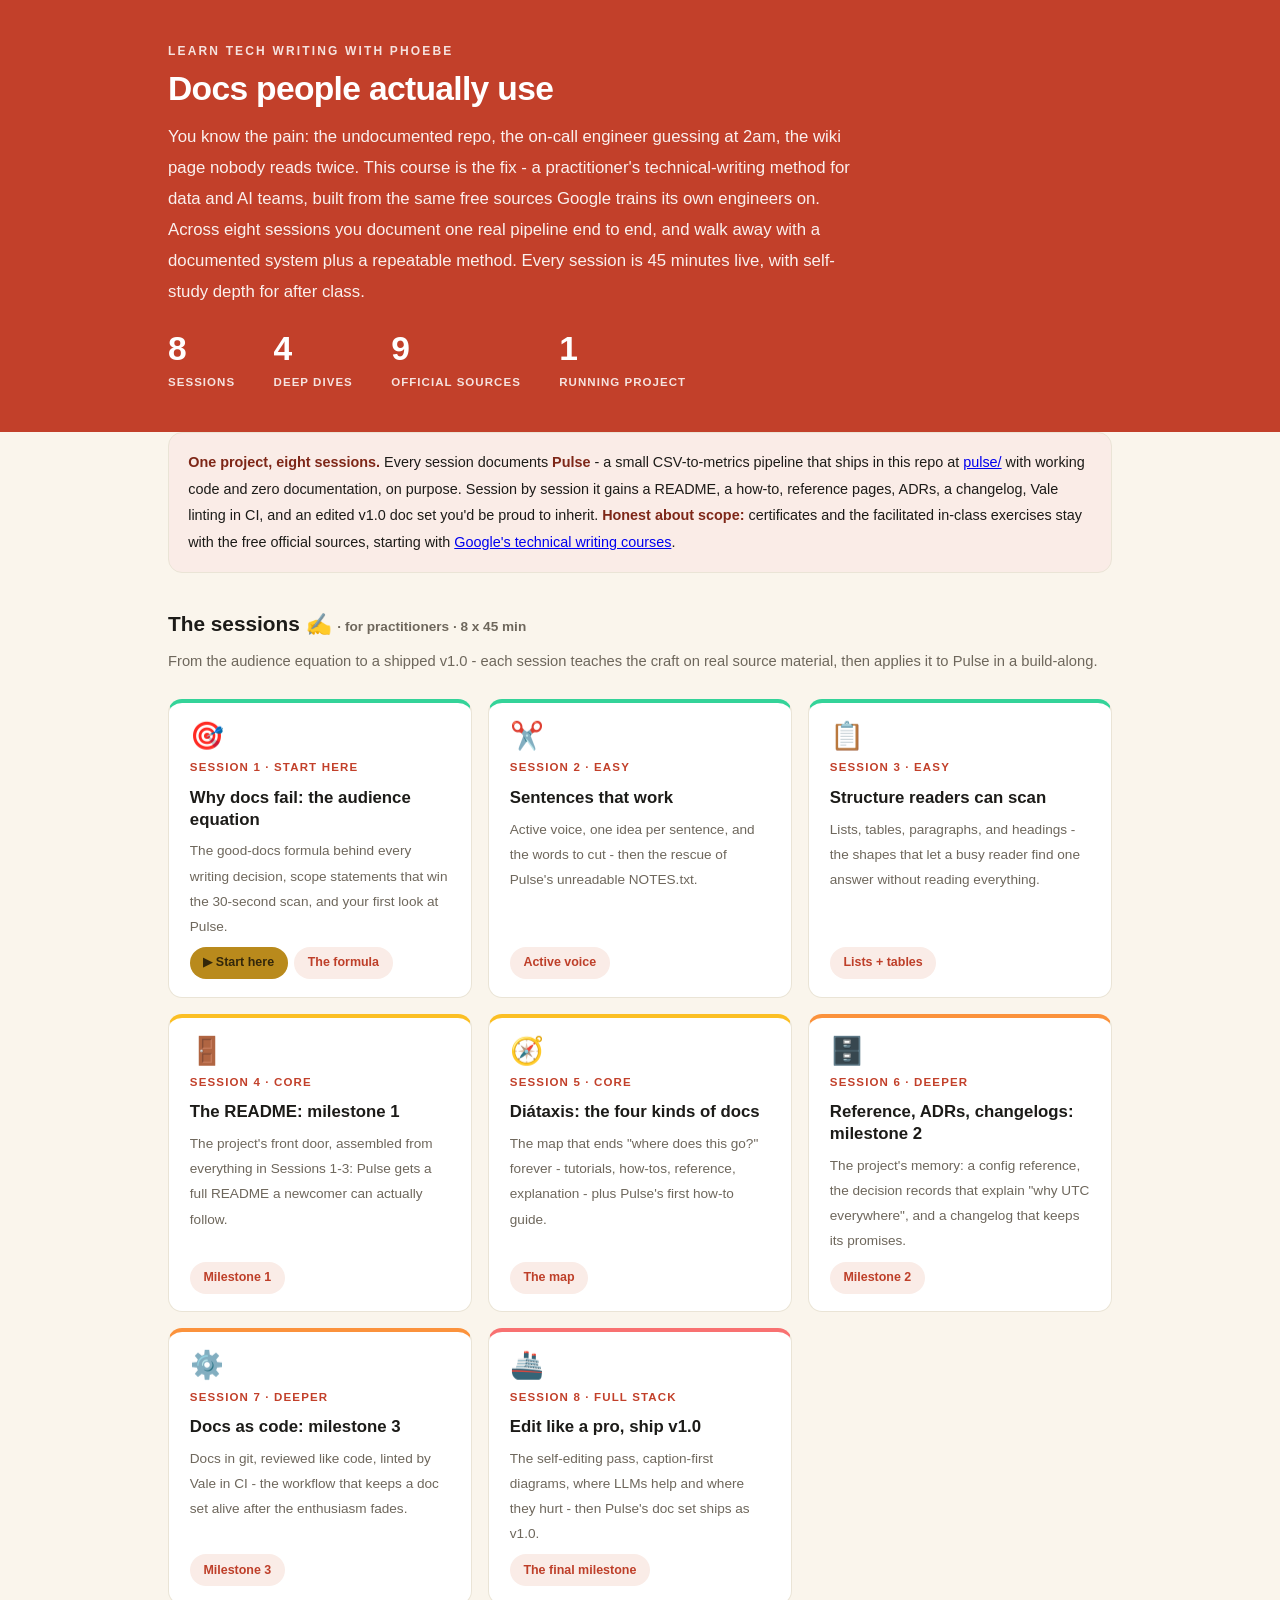
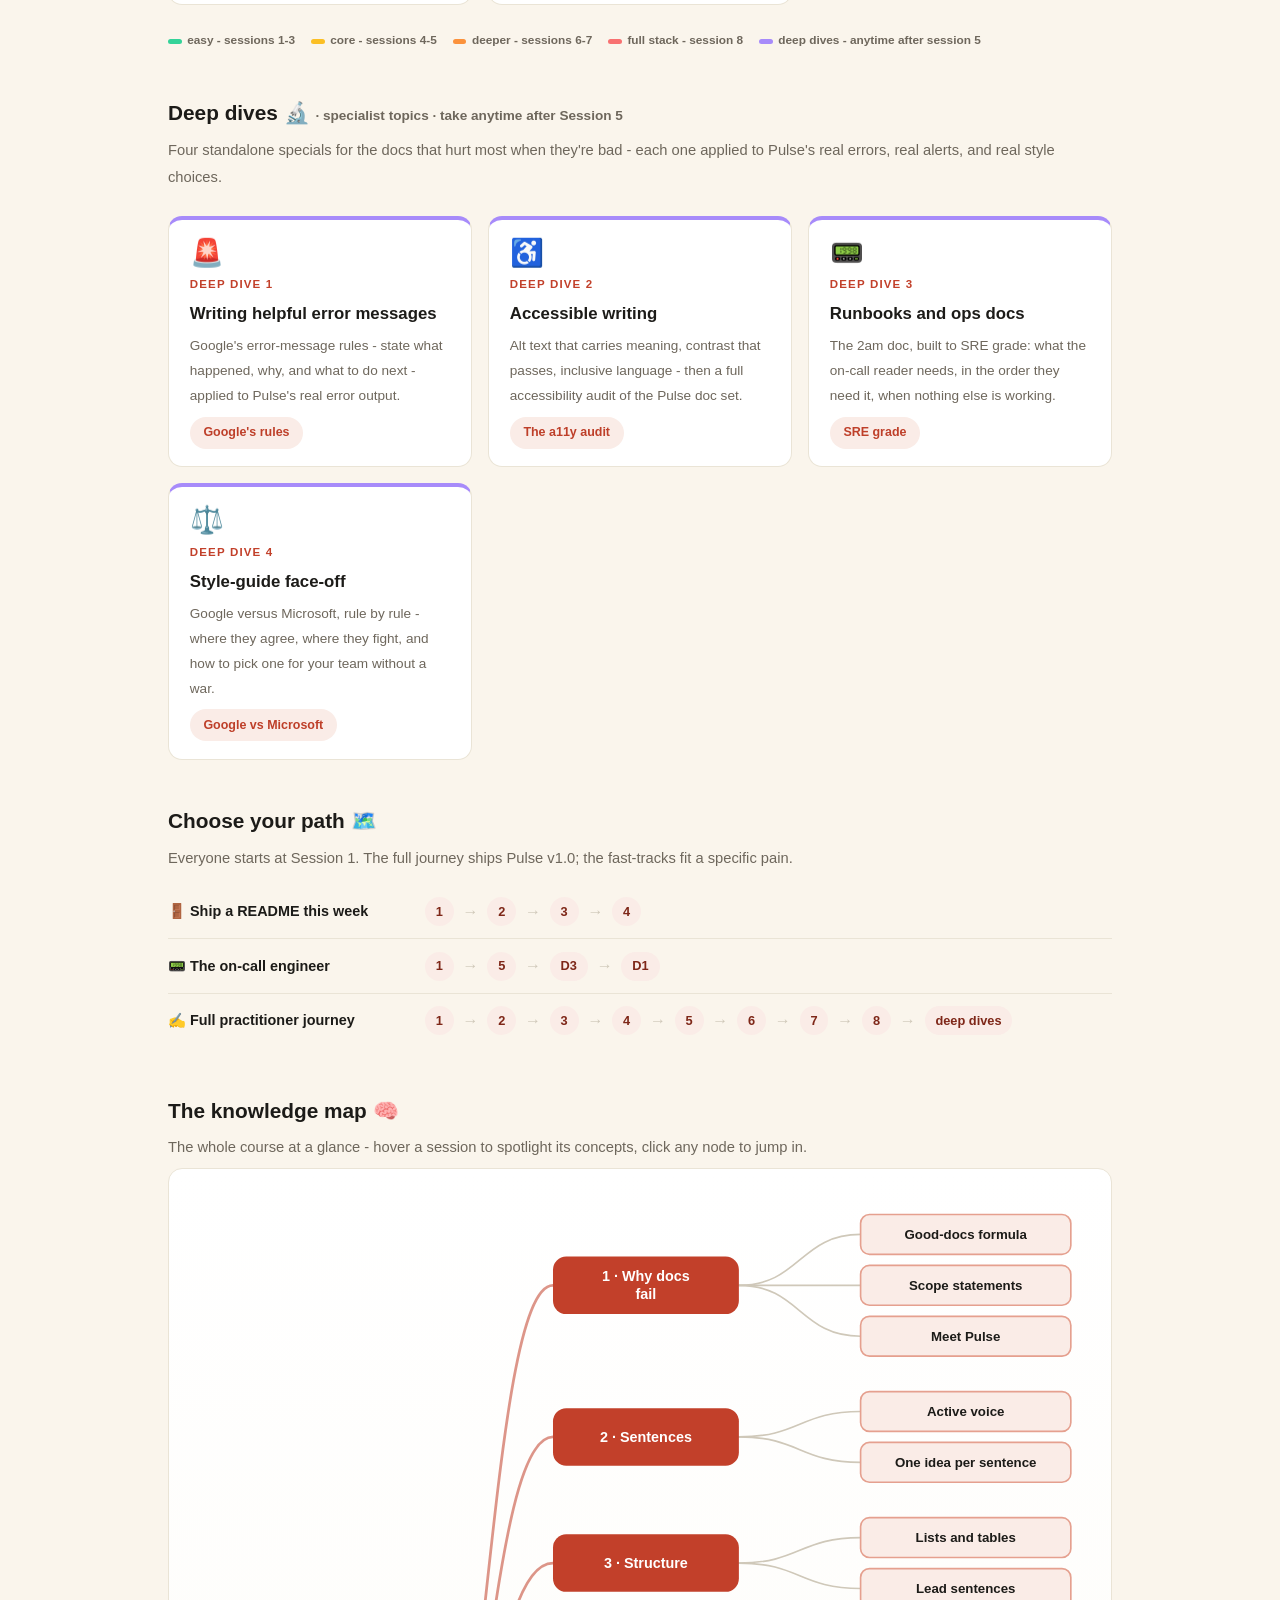
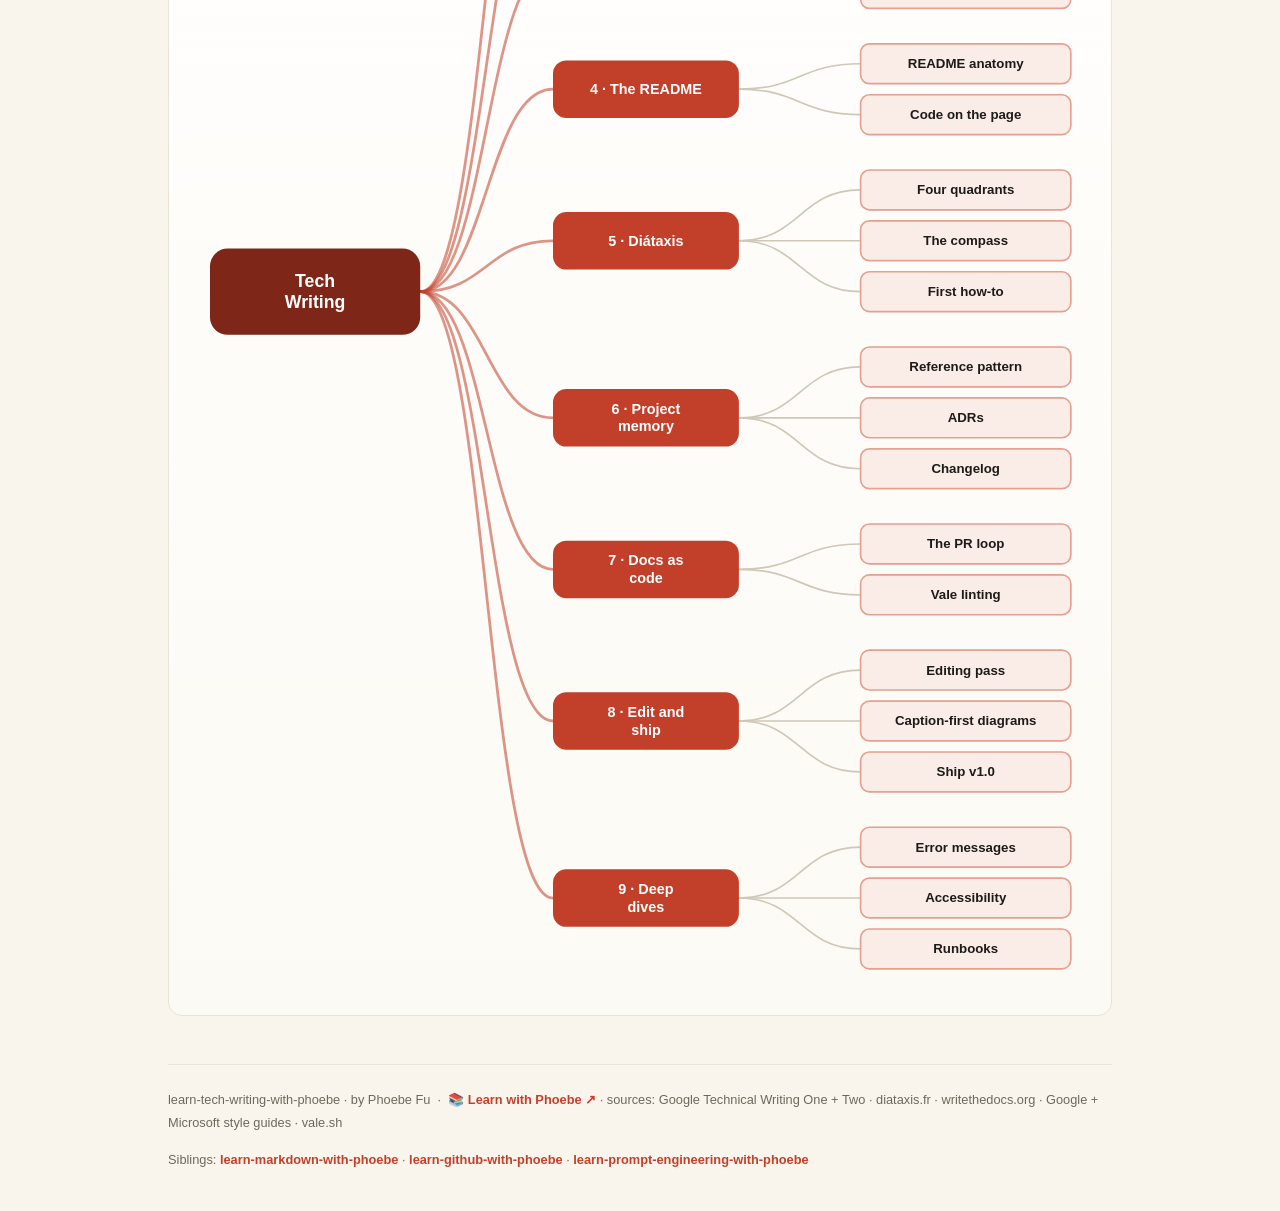
==== commit 545c090d: "Raise every text-on-fill pair to WCAG AA (lowest was 4.5:1) 3 rule(s) drew text on a solid fill belo" ====
--- a/index.html
+++ b/index.html
@@ -3,8 +3,23 @@
 <head>
 <meta charset="UTF-8">
 <meta name="viewport" content="width=device-width, initial-scale=1.0">
+<!-- social:start -->
+<meta name="description" content="You know the pain: the undocumented repo, the on-call engineer guessing at 2am, the wiki page nobody reads twice. This course is the fix - a practitioner&#x27;s technical-writing method for data and...">
+<meta property="og:type" content="article">
+<meta property="og:site_name" content="Learn with Phoebe">
+<meta property="og:title" content="learn tech writing with phoebe - docs people actually use">
+<meta property="og:description" content="You know the pain: the undocumented repo, the on-call engineer guessing at 2am, the wiki page nobody reads twice. This course is the fix - a practitioner&#x27;s technical-writing method for data and...">
+<meta property="og:url" content="https://phoebefu6.github.io/learn-tech-writing-with-phoebe/">
+<meta property="og:image" content="https://phoebefu6.github.io/learn-tech-writing-with-phoebe/assets/og-cover.png">
+<meta property="og:image:width" content="1200">
+<meta property="og:image:height" content="630">
+<meta name="twitter:card" content="summary_large_image">
+<meta name="twitter:title" content="learn tech writing with phoebe - docs people actually use">
+<meta name="twitter:description" content="You know the pain: the undocumented repo, the on-call engineer guessing at 2am, the wiki page nobody reads twice. This course is the fix - a practitioner&#x27;s technical-writing method for data and...">
+<meta name="twitter:image" content="https://phoebefu6.github.io/learn-tech-writing-with-phoebe/assets/og-cover.png">
+<!-- social:end -->
 <title>learn tech writing with phoebe - docs people actually use</title>
-<link rel="stylesheet" href="assets/style.css?v=1">
+<link rel="stylesheet" href="assets/style.css?v=10">
 <style>
   .stats-row { display: flex; gap: 2.4rem; margin-top: 1.5rem; flex-wrap: wrap; }
   .stat b { display: block; font-size: 2.1rem; font-weight: 800; line-height: 1.05; font-variant-numeric: tabular-nums; }
@@ -278,7 +293,7 @@
   ]
 };
 </script>
-<script src="assets/mindmap.js?v=1"></script>
-<script src="assets/app.js?v=1"></script>
+<script src="assets/mindmap.js?v=6"></script>
+<script src="assets/app.js?v=6"></script>
 </body>
 </html>
--- a/assets/style.css
+++ b/assets/style.css
@@ -2,6 +2,7 @@
    Accent: indigo #C2402A · Ink: #1C1B18 · Flagship: amber #B98A1C */
 
 :root {
+  --indigo-text: #BE3F29;
   --indigo: #C2402A;
   --indigo-deep: #7E2718;
   --indigo-mid: #D4664E;
@@ -87,9 +88,9 @@
 }
 .agenda span { padding: .45rem .3rem; white-space: nowrap; overflow: hidden; text-overflow: ellipsis; }
 .agenda .a1 { background: var(--indigo-deep); }
-.agenda .a2 { background: var(--indigo-mid); }
+.agenda .a2 { background: var(--indigo-mid); color: var(--ink); }
 .agenda .a3 { background: var(--amber); color: var(--amber-ink); }
-.agenda .a4 { background: var(--indigo-soft); }
+.agenda .a4 { background: var(--indigo-soft); color: var(--ink); }
 
 /* ---------- toolbar ---------- */
 .toolbar {
@@ -101,8 +102,9 @@
   border-bottom: 1px solid var(--hairline);
   padding: .55rem 0;
 }
-.toolbar .wrap { display: flex; align-items: center; gap: .6rem; }
-.toolbar .crumb { font-size: .8rem; color: var(--muted); font-weight: 600; margin-right: auto; }
+.toolbar .wrap { display: flex; align-items: center; gap: .5rem; flex-wrap: nowrap; }
+.toolbar .crumb { font-size: .8rem; color: var(--muted); font-weight: 600; margin-right: auto; min-width: 0; white-space: nowrap; overflow: hidden; text-overflow: ellipsis; }
+.toolbar .btn { white-space: nowrap; flex: none; padding: .38rem .8rem; font-size: .78rem; line-height: 1.2; }
 .toolbar .crumb a { color: var(--indigo); text-decoration: none; }
 .btn {
   border: 1px solid var(--hairline);
@@ -151,7 +153,7 @@
   text-transform: uppercase;
   letter-spacing: .08em;
 }
-.tag.concept { background: var(--indigo-50); color: var(--indigo); }
+.tag.concept { background: var(--indigo-50); color: var(--indigo-text); }
 .tag.demo { background: var(--amber-50); color: var(--amber-ink); }
 .tag.exercise { background: var(--ink); color: #fff; }
 
@@ -220,7 +222,7 @@
   font-weight: 600;
 }
 .pill.solid { background: var(--indigo); color: #fff; }
-.pill.light { background: var(--indigo-50); color: var(--indigo); }
+.pill.light { background: var(--indigo-50); color: var(--indigo-text); }
 .pill.inkpill { background: var(--ink); color: #fff; }
 .pill.amber, .pill.peach { background: var(--amber); color: var(--amber-ink); }
 .pill.bare { color: var(--faint); }
@@ -302,11 +304,15 @@
 /* ---------- demo steps ---------- */
 .steps { counter-reset: step; margin: .6rem 0 1rem; }
 .step {
-  display: flex;
-  gap: .9rem;
+  display: grid;
+  grid-template-columns: max-content minmax(0, 1fr);
+  column-gap: .9rem;
+  row-gap: .2rem;
   padding: .85rem 0;
   border-bottom: .5px solid var(--hairline);
 }
+.step > * { grid-column: 2; min-width: 0; }
+.step > .prompt-box { margin: .8rem 0 .4rem; }
 .step:last-child { border-bottom: none; }
 .step::before {
   counter-increment: step;
@@ -315,7 +321,7 @@
   width: 1.7rem; height: 1.7rem;
   border-radius: 999px;
   background: var(--indigo-50);
-  color: var(--indigo);
+  color: var(--indigo-text);
   font-weight: 700;
   font-size: .85rem;
   display: inline-flex;
@@ -658,3 +664,115 @@
   .toolbar, .copy-btn { display: none; }
   details.card { border: 1px solid #ccc; }
 }
+
+/* === LWP-PATCH v2 === */
+/* palette-agnostic aliases: 75 repos use --indigo/--amber, 1 uses --pine/--clay */
+:root {
+  --pv-accent: var(--indigo, var(--pine, #334155));
+  --pv-flag: var(--amber, var(--clay, #B45309));
+  --pv-flag-50: var(--amber-50, var(--clay-50, #FEF3E2));
+}
+
+/* ============================================================
+   v2 - readable on a phone + reading modes
+   Layout only. No palette tokens are changed.
+   ============================================================ */
+
+/* --- skip link --- */
+.skip-link {
+  position: absolute; left: -9999px; top: 0; z-index: 200;
+  background: var(--pv-accent); color: #fff;
+  padding: .7rem 1.1rem; border-radius: 0 0 var(--radius) 0;
+  font-weight: 700; font-size: .85rem; text-decoration: none;
+}
+.skip-link:focus { left: 0; }
+
+/* --- visible keyboard focus everywhere --- */
+:focus-visible {
+  outline: 3px solid var(--pv-flag);
+  outline-offset: 2px;
+  border-radius: 4px;
+}
+
+/* --- diagrams: hold authored width, scroll instead of shrinking --- */
+.figscroll { overflow-x: auto; -webkit-overflow-scrolling: touch; overscroll-behavior-x: contain; }
+.figscroll::-webkit-scrollbar { height: 6px; }
+.figscroll::-webkit-scrollbar-thumb { background: var(--faint); border-radius: 3px; }
+
+/* --- tables: scroll container + sticky row label --- */
+.tablescroll { overflow-x: auto; -webkit-overflow-scrolling: touch; border-radius: var(--radius); }
+
+/* --- section contents counter --- */
+.sec-meta {
+  display: block; margin-top: .3rem;
+  font-size: .72rem; font-weight: 700; letter-spacing: .06em;
+  text-transform: uppercase; color: var(--muted);
+  font-variant-numeric: tabular-nums;
+}
+
+/* --- study-mode switch --- */
+.btn.mode-on { background: var(--pv-flag); border-color: var(--pv-flag); color: #fff; }
+
+/* --- deep-linked card gets a moment of emphasis --- */
+details.card.linked { border-color: var(--pv-flag); box-shadow: 0 0 0 3px var(--pv-flag-50); }
+
+@media (max-width: 820px) {
+  /* labels keep the size they were drawn at; the figure scrolls */
+  figure.zoomable svg { min-width: 820px; }
+  .figscroll .mm-svg, .mindmap svg { min-width: 840px; }
+
+  table.clean { min-width: 620px; }
+  table.clean th:first-child,
+  table.clean td:first-child {
+    position: sticky; left: 0; background: #fff;
+    box-shadow: 1px 0 0 var(--hairline);
+  }
+
+  pre, .prompt-box { overflow-x: auto; }
+
+  /* 44px tap targets */
+  details.card summary { min-height: 44px; }
+  .qopt { min-height: 44px; display: flex; align-items: center; padding: .7rem .9rem; }
+  .toolbar .btn, .pagefoot a { min-height: 44px; display: inline-flex; align-items: center; justify-content: center; }
+  .toolbar .crumb, .toolbar #zoom-toggle { display: none; }
+  .toolbar .btn { flex: 1 1 0; padding: .3rem .4rem; font-size: .72rem; }
+  table.clean { display: block; overflow-x: auto; -webkit-overflow-scrolling: touch; }
+}
+
+@media (max-width: 640px) {
+  /* long inline code tokens and nowrap chips are the two things that still
+     forced the page sideways below 640px: let them break rather than push
+     the layout. Inside the media query only - desktop is untouched. */
+  :not(pre) > code, .prompt-box span, code span,
+  p span, li span, td span { overflow-wrap: anywhere; word-break: break-word; }
+  .chip, .syn-chip, .pill, .mode, .tag { white-space: normal; max-width: 100%; }
+
+  /* the agenda bar truncated its own labels into nonsense - stack it */
+  .agenda { flex-direction: column; align-items: stretch; gap: .3rem; }
+  .agenda span { font-size: .74rem; text-align: left; padding: .4rem .7rem; flex: none !important; }
+  .chip-row, .legend { flex-wrap: wrap; }
+  .journey { flex-wrap: wrap; row-gap: .45rem; }
+}
+
+/* --- print: a session should print as a complete handout --- */
+@media print {
+  .pagenav, #progress-bar, .skip-link, .journey, .lightbox { display: none !important; }
+  details.card > .body { display: block !important; }
+  details.card, figure, table.clean, .callout { break-inside: avoid; page-break-inside: avoid; }
+  figure.zoomable svg { min-width: 0; max-width: 100%; }
+  .figscroll, .tablescroll { overflow: visible; }
+  a[href^="http"]::after { content: " (" attr(href) ")"; font-size: .72rem; color: #555; }
+}
+
+/* swipe hint: own line, only when the diagram really does scroll */
+figure.zoomable.can-scroll figcaption { flex-wrap: wrap; }
+figure.zoomable.can-scroll figcaption::after {
+  content: "swipe the diagram \2192";
+  flex: 0 0 100%;
+  margin-top: .2rem;
+  font-size: .72rem;
+  font-weight: 700;
+  letter-spacing: .04em;
+  color: var(--pv-flag);
+}
+/* === /LWP-PATCH === */
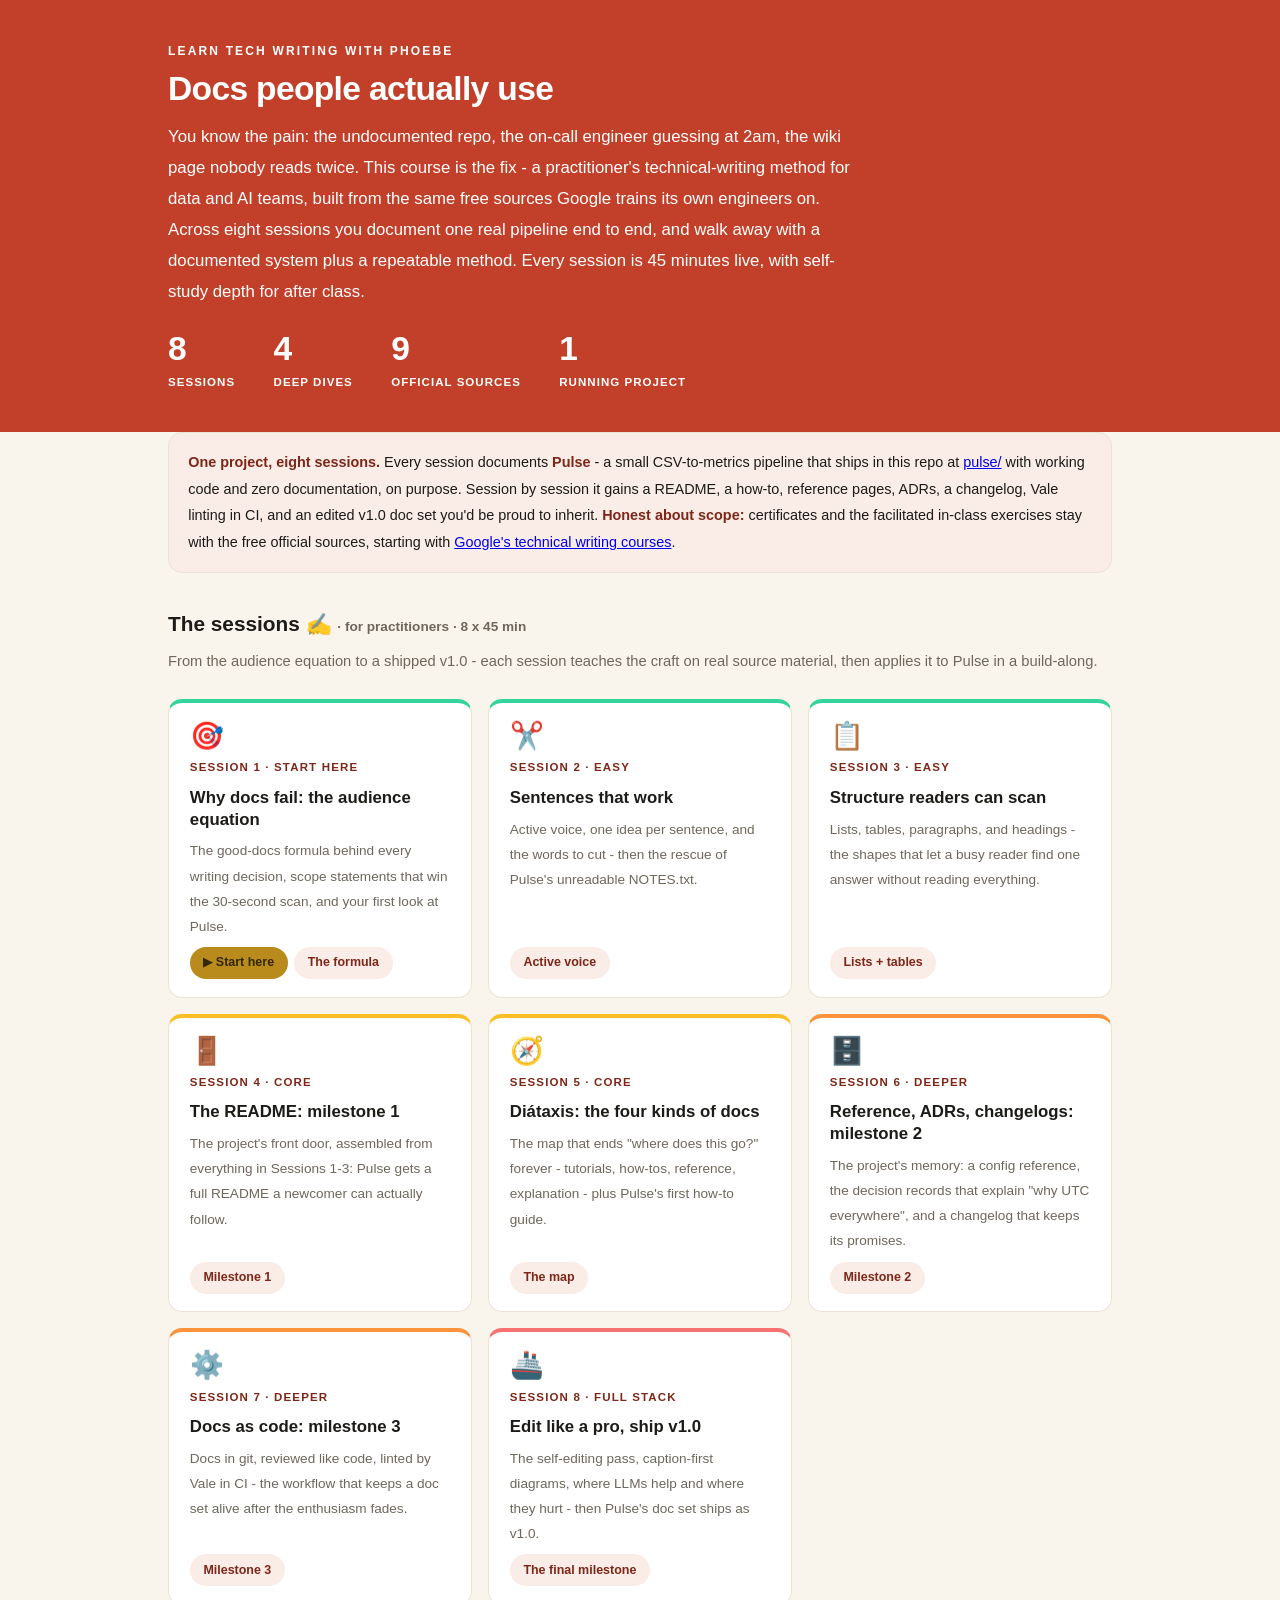
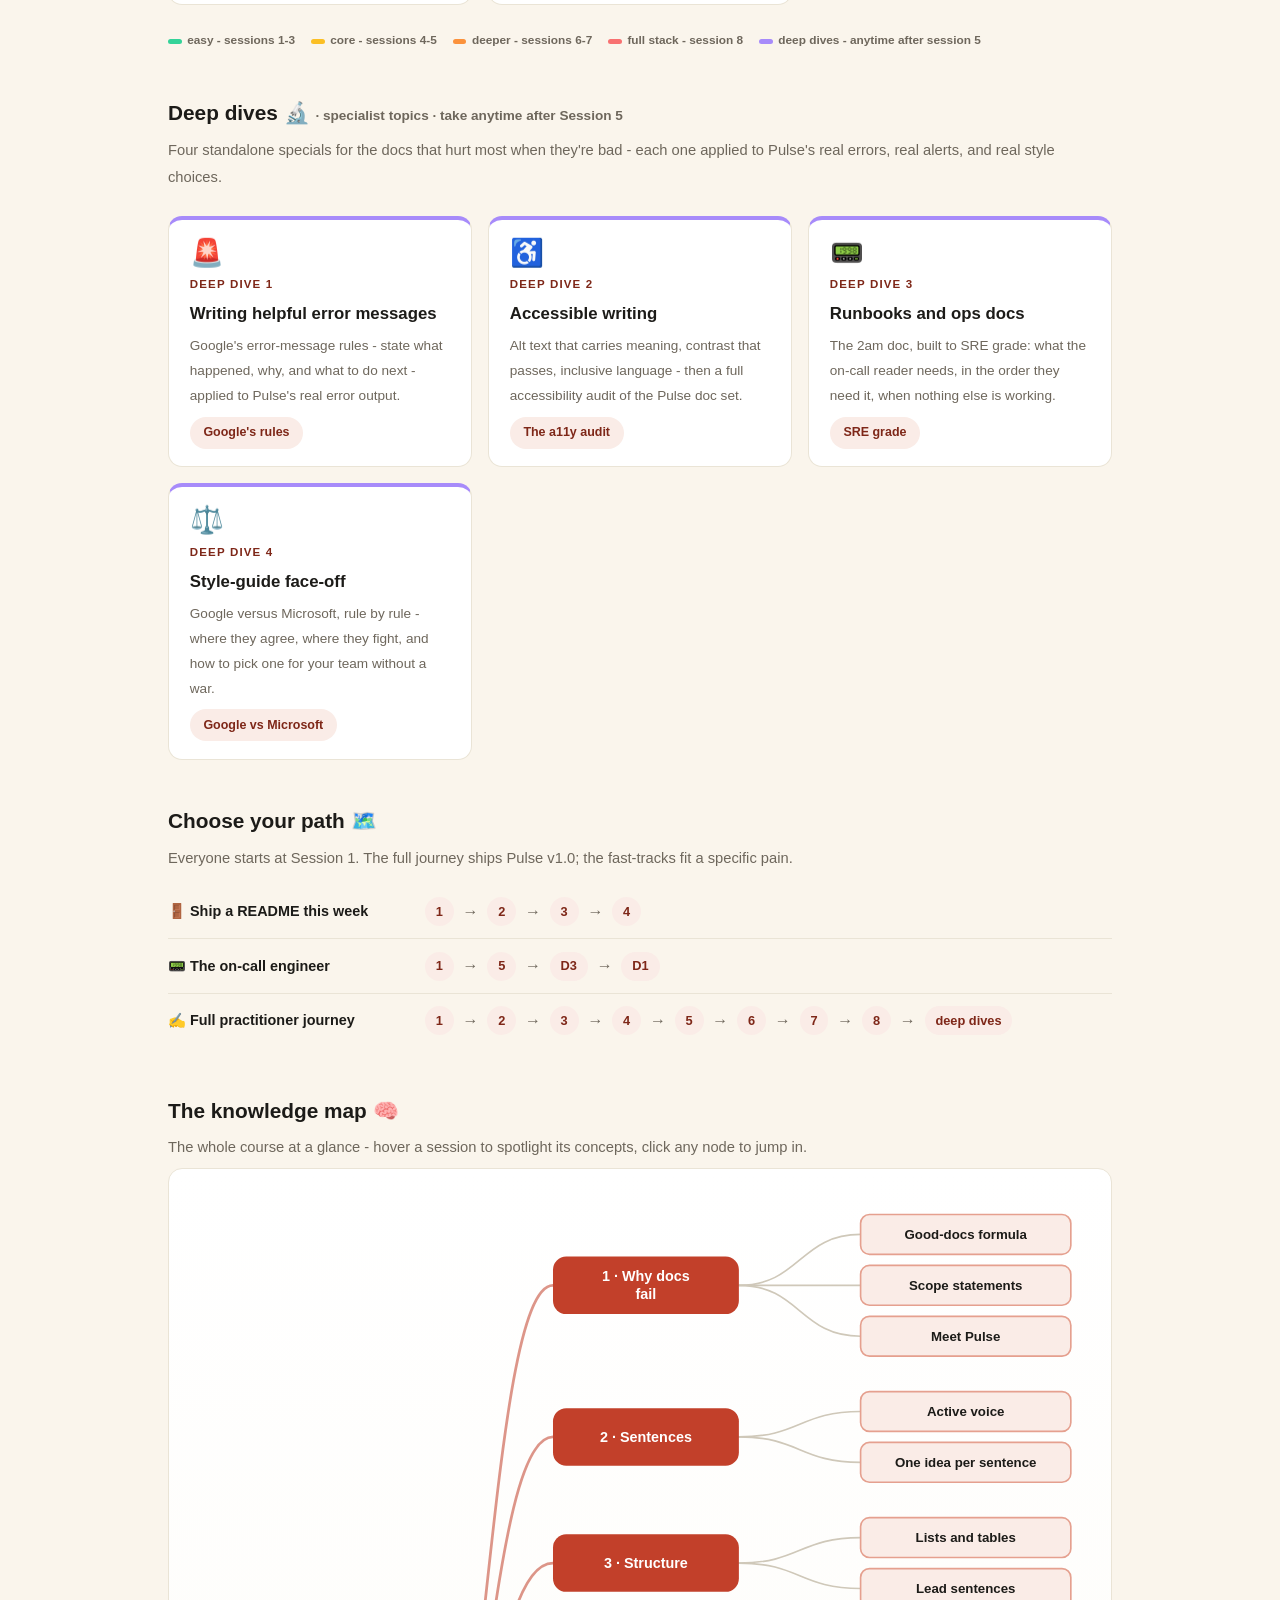
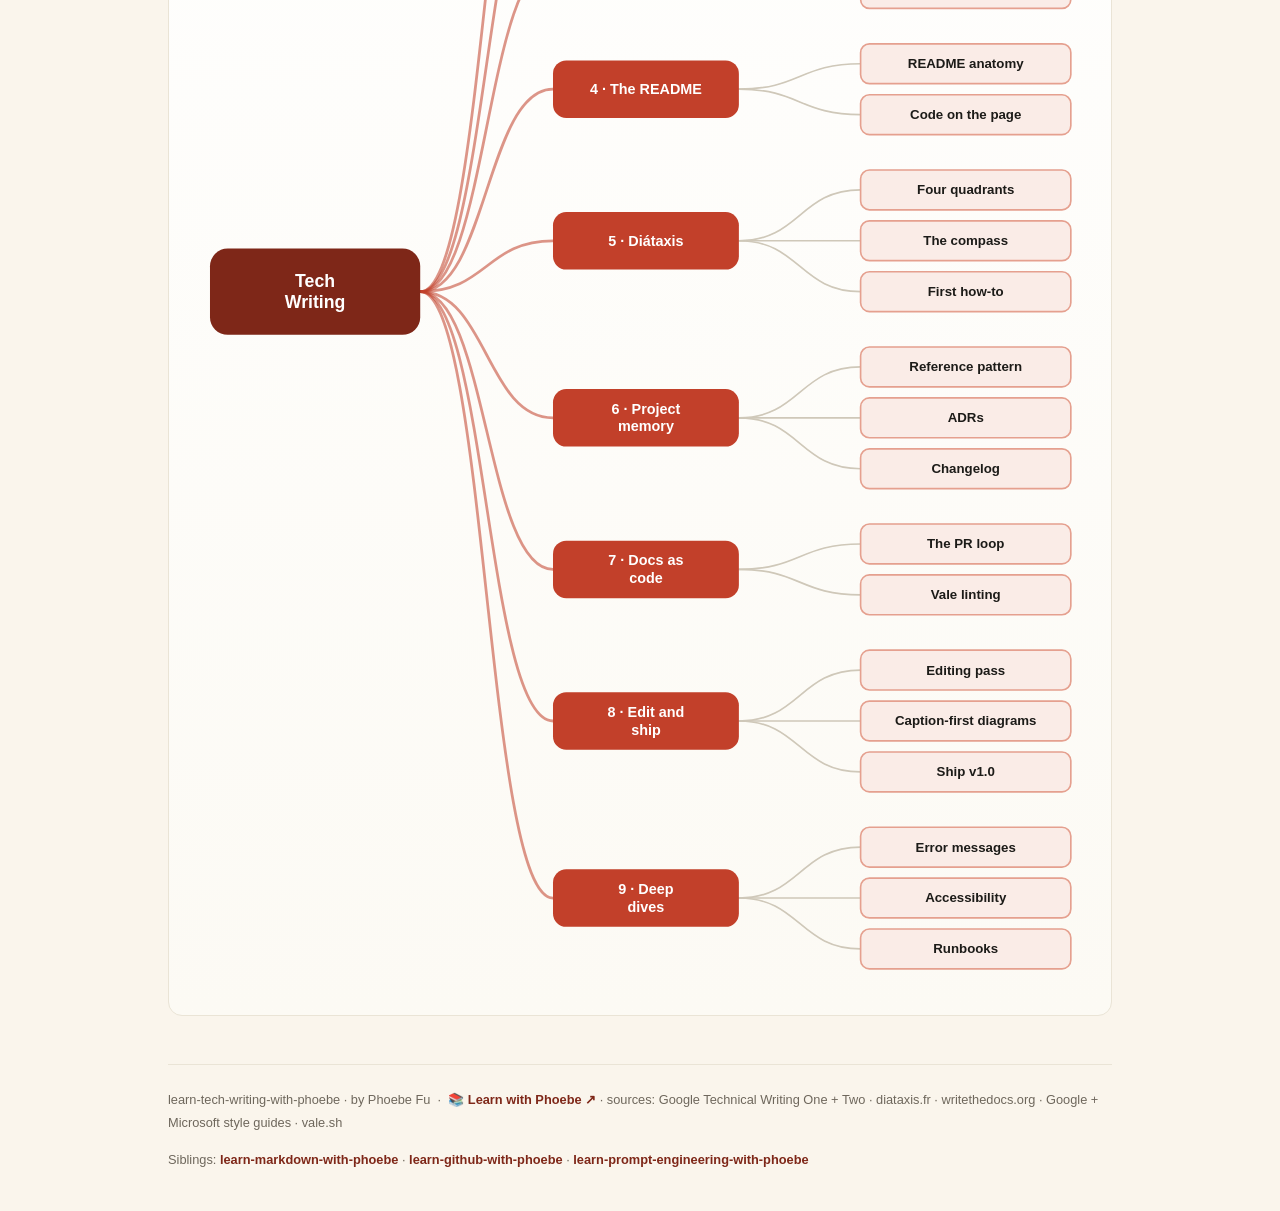
==== commit 574dc537: "Light surfaces everywhere: lightbox, cheat panel, code boxes; contrast and phone-width fixes Every d" ====
--- a/index.html
+++ b/index.html
@@ -19,11 +19,11 @@
 <meta name="twitter:image" content="https://phoebefu6.github.io/learn-tech-writing-with-phoebe/assets/og-cover.png">
 <!-- social:end -->
 <title>learn tech writing with phoebe - docs people actually use</title>
-<link rel="stylesheet" href="assets/style.css?v=10">
+<link rel="stylesheet" href="assets/style.css?v=26">
 <style>
   .stats-row { display: flex; gap: 2.4rem; margin-top: 1.5rem; flex-wrap: wrap; }
   .stat b { display: block; font-size: 2.1rem; font-weight: 800; line-height: 1.05; font-variant-numeric: tabular-nums; }
-  .stat span { font-size: .72rem; opacity: .85; text-transform: uppercase; letter-spacing: .09em; font-weight: 600; }
+  .stat span { font-size: .72rem; opacity: 1; text-transform: uppercase; letter-spacing: .09em; font-weight: 600; }
 
   .course-grid { display: grid; grid-template-columns: repeat(auto-fit, minmax(17rem, 1fr)); gap: 1rem; margin-top: 1.5rem; }
   .course-card {
@@ -58,7 +58,7 @@
   .path b { min-width: 15.5rem; font-size: .9rem; }
   .path .pstep { background: #FAECE7; color: #7E2718; border-radius: 999px; padding: .16rem .68rem; font-weight: 700; font-size: .8rem; text-decoration: none; transition: all .12s ease; }
   .path .pstep:hover { background: #C2402A; color: #fff; }
-  .path .parr { color: var(--faint); font-weight: 700; }
+  .path .parr { color: var(--muted); font-weight: 700; }
 
   .mm-section { margin-top: 1.6rem; }
   .mm-section h2 { font-size: 1.3rem; font-weight: 800; margin-bottom: .2rem; }
@@ -74,6 +74,7 @@
   .noteband { margin-top: 2.4rem; background: #FAECE7; border: 1px solid var(--hairline); border-radius: var(--radius); padding: 1rem 1.2rem; font-size: .9rem; color: var(--ink); }
   .noteband b { color: #7E2718; }
 </style>
+<style>/* contrast-patch-2 */ .cnum, .course-card .cnum, .paths a, .pagefoot a, .pstep, .path .pstep { color: var(--indigo-deep); }</style>
 </head>
 <body>
 
@@ -294,6 +295,6 @@
 };
 </script>
 <script src="assets/mindmap.js?v=6"></script>
-<script src="assets/app.js?v=6"></script>
+<script src="assets/app.js?v=26"></script>
 </body>
 </html>
--- a/assets/style.css
+++ b/assets/style.css
@@ -16,8 +16,8 @@
   --amber-ink: #33270A;
   --amber-50: #FAF3DC;
   --paper: #FAF5EC;
-  --code-bg: #171613;
-  --code-ink: #EDE8DA;
+  --code-bg: #FAECE7;
+  --code-ink: #1C1B18;
   --radius: 14px;
 }
 
@@ -47,7 +47,7 @@
   font-size: .75rem;
   letter-spacing: .18em;
   text-transform: uppercase;
-  opacity: .85;
+  opacity: 1;
   font-weight: 600;
 }
 .masthead h1 {
@@ -58,7 +58,7 @@
   letter-spacing: -.02em;
 }
 .masthead h1 .accent { color: inherit; }
-.masthead .sub { font-size: 1.05rem; opacity: .92; max-width: 44rem; }
+.masthead .sub { font-size: 1.05rem; opacity: 1; max-width: 44rem; }
 
 .chip-row { display: flex; flex-wrap: wrap; gap: .5rem; margin-top: 1.1rem; }
 .chip {
@@ -72,7 +72,7 @@
   white-space: nowrap;
 }
 .chip.level { background: #fff; color: var(--indigo); }
-.chip.audience { background: rgba(255,255,255,.16); color: #fff; border: 1px solid rgba(255,255,255,.35); }
+.chip.audience { background: rgba(255,255,255,.08); color: #fff; border: 1px solid rgba(255,255,255,.35); }
 .chip.time { background: var(--ink); color: #fff; font-variant-numeric: tabular-nums; }
 
 /* ---------- agenda bar ---------- */
@@ -225,7 +225,7 @@
 .pill.light { background: var(--indigo-50); color: var(--indigo-text); }
 .pill.inkpill { background: var(--ink); color: #fff; }
 .pill.amber, .pill.peach { background: var(--amber); color: var(--amber-ink); }
-.pill.bare { color: var(--faint); }
+.pill.bare { color: var(--muted); }
 
 /* ---------- 4D grid ---------- */
 .grid-2 { display: grid; grid-template-columns: repeat(auto-fit, minmax(15rem, 1fr)); gap: .8rem; margin: .5rem 0 1rem; }
@@ -254,10 +254,11 @@
 table.clean td:first-child { font-weight: 600; }
 
 /* ---------- prompt boxes ---------- */
-.prompt-box {
+.prompt-box{
   position: relative;
-  background: var(--code-bg);
-  color: var(--code-ink);
+  background: #FAECE7;
+  border: 1px solid #EAE4D6;
+  color: #1C1B18;
   border-radius: var(--radius);
   padding: 1.1rem 1.2rem;
   margin: 1rem 0 1.2rem;
@@ -267,12 +268,12 @@
   white-space: pre-wrap;
   word-break: break-word;
 }
-.prompt-box .label {
+.prompt-box .label{
   position: absolute;
   top: -0.7rem;
   left: 1rem;
-  background: var(--indigo);
-  color: #fff;
+  background: #C2402A;
+  color: #FFFFFF;
   font-family: "Inter", -apple-system, sans-serif;
   font-size: .68rem;
   font-weight: 700;
@@ -283,13 +284,13 @@
 }
 .prompt-box.bad .label { background: var(--faint); color: var(--ink); }
 .prompt-box.good .label { background: var(--amber); color: var(--amber-ink); }
-.copy-btn {
+.copy-btn{
   position: absolute;
   top: .7rem;
   right: .7rem;
-  background: rgba(255,255,255,.1);
-  border: 1px solid rgba(255,255,255,.25);
-  color: #fff;
+  background: #FFFFFF;
+  border: 1px solid #EAE4D6;
+  color: #1C1B18;
   border-radius: 999px;
   padding: .25rem .8rem;
   font-size: .72rem;
@@ -298,7 +299,7 @@
   font-family: "Inter", -apple-system, sans-serif;
   transition: background .15s ease;
 }
-.copy-btn:hover { background: rgba(255,255,255,.22); }
+.copy-btn:hover { background: #EAE4D6; }
 .copy-btn.copied { background: var(--amber); border-color: var(--amber); color: var(--amber-ink); }
 
 /* ---------- demo steps ---------- */
@@ -388,11 +389,11 @@
   gap: .4rem;
 }
 
-.lightbox {
+.lightbox{
   position: fixed;
   inset: 0;
   z-index: 100;
-  background: rgba(28,27,24,.9);
+  background: rgba(250,245,236,.97);
   display: none;
   align-items: center;
   justify-content: center;
@@ -400,8 +401,10 @@
   cursor: zoom-out;
 }
 .lightbox.open { display: flex; }
-.lightbox .inner {
+.lightbox .inner{
   background: #fff;
+  border: 1px solid #EAE4D6;
+  box-shadow: 0 10px 40px rgba(28,27,24,.14);
   border-radius: var(--radius);
   padding: 2rem;
   max-width: 94vw;
@@ -409,13 +412,12 @@
   overflow: auto;
 }
 .lightbox .inner svg, .lightbox .inner img { width: min(88vw, 70rem); height: auto; }
-.lightbox .close-hint {
+.lightbox .close-hint{
   position: fixed;
   top: 1rem; right: 1.4rem;
-  color: #fff;
+  color: #1C1B18;
   font-size: .8rem;
   font-weight: 600;
-  opacity: .8;
 }
 
 /* ---------- courses covered ---------- */
@@ -434,19 +436,20 @@
 .covered-row .note { margin-left: auto; color: var(--muted); font-size: .78rem; text-align: right; }
 
 /* ---------- cheat sheet footer ---------- */
-.cheat {
-  background: var(--ink);
-  color: #fff;
+.cheat{
+  background: #FAECE7;
+  border: 1px solid #EAE4D6;
+  color: #1C1B18;
   border-radius: var(--radius);
   padding: 1.6rem 1.6rem 1.3rem;
   margin-top: 3rem;
 }
 .cheat h3 { font-size: 1.1rem; margin-bottom: 1rem; }
-.cheat h3 span { color: var(--indigo-soft); }
+.cheat h3 span { color: #7E2718; }
 .cheat .grid-2 { gap: 1rem; }
 .cheat .cheat-item { border-left: 3px solid var(--indigo-mid); padding-left: .8rem; }
-.cheat .cheat-item b { display: block; font-size: .85rem; color: var(--indigo-soft); }
-.cheat .cheat-item span { font-size: .82rem; opacity: .85; }
+.cheat .cheat-item b { display: block; font-size: .85rem; color: #7E2718; }
+.cheat .cheat-item span { font-size: .82rem; color: #6E675C; }
 
 footer.pagefoot {
   border-top: 1px solid var(--hairline);
@@ -541,7 +544,7 @@
   margin-top: 1.1rem;
   flex-wrap: wrap;
 }
-.journey .jlabel { font-size: .7rem; font-weight: 700; text-transform: uppercase; letter-spacing: .09em; opacity: .8; margin-right: .3rem; }
+.journey .jlabel { font-size: .7rem; font-weight: 700; text-transform: uppercase; letter-spacing: .09em; opacity: 1; margin-right: .3rem; }
 .journey a {
   width: 1.7rem; height: 1.7rem;
   border-radius: 999px;
@@ -776,3 +779,33 @@
   color: var(--pv-flag);
 }
 /* === /LWP-PATCH === */
+
+/* layout-patch-3: phone-width overflow (2026-10-10) */
+.sql-bar { flex-wrap: wrap; }
+@media (max-width: 480px) {
+  .covered-row { flex-wrap: wrap; }
+  .covered-row .note { margin-left: 0; text-align: left; flex-basis: 100%; }
+  details.card summary { flex-wrap: wrap; }
+  details.card summary .mini { white-space: normal; }
+  .wk, .sqlbox, .prompt-box, pre { max-width: 100%; overflow-x: auto; }
+  .mono, code, strong, .note { overflow-wrap: anywhere; }
+  select, input[type=range], label { max-width: 100%; }
+  canvas, svg, img { max-width: 100%; height: auto; }
+  .tree-kids, .tree-node-wrap, .tree-node, .rb-night, .al-row, .gd-field, .tl-row, .sl-row { max-width: 100%; overflow-x: auto; }
+  .tl-cols, .sl-cols, .bb-cols, .ev-cols, [class$="-cols"] { grid-template-columns: 1fr !important; display: grid; }
+  .tl-cols > *, .sl-cols > *, [class$="-cols"] > * { min-width: 0; max-width: 100%; }
+  .mono { white-space: normal; }
+  .er-w, .bb-lab, .tl-lev, .sl-lev { max-width: 100%; white-space: normal; }
+}
+/* contrast-patch-2b */
+.cheat a { color: var(--indigo-deep, var(--ink)); }
+.chip.audience { background: transparent; border-color: rgba(255,255,255,.55); }
+.masthead a, .masthead .sub a { color: #fff; text-decoration: underline; text-underline-offset: 2px; }
+.prompt-box b, .prompt-box strong { color: var(--indigo-deep, var(--ink)); }
+.prompt-box span, .prompt-box em, .prompt-box i { color: inherit; }
+.pp-stamp i { color: var(--ink); }
+/* contrast-patch-2 */
+.klabel, .section-kicker .klabel, details.card summary .caret, .crumb a, .toolbar .crumb a, .pagenav a, .pagefoot a, footer.pagefoot a, .pagefoot p a, .cnum, .course-card .cnum, .pill.light, .covered-row .status.light, .paths a, .tag.concept, .chip.level, .quiz-score, .mmd-launch, .mode.self, .legend .pill.light { color: var(--indigo-deep); }
+.chip.audience { background: transparent; border-color: rgba(255,255,255,.55); }
+.journey a { background: var(--indigo-deep); border-color: rgba(255,255,255,.6); }
+.skip-link { background: var(--indigo-deep); }
